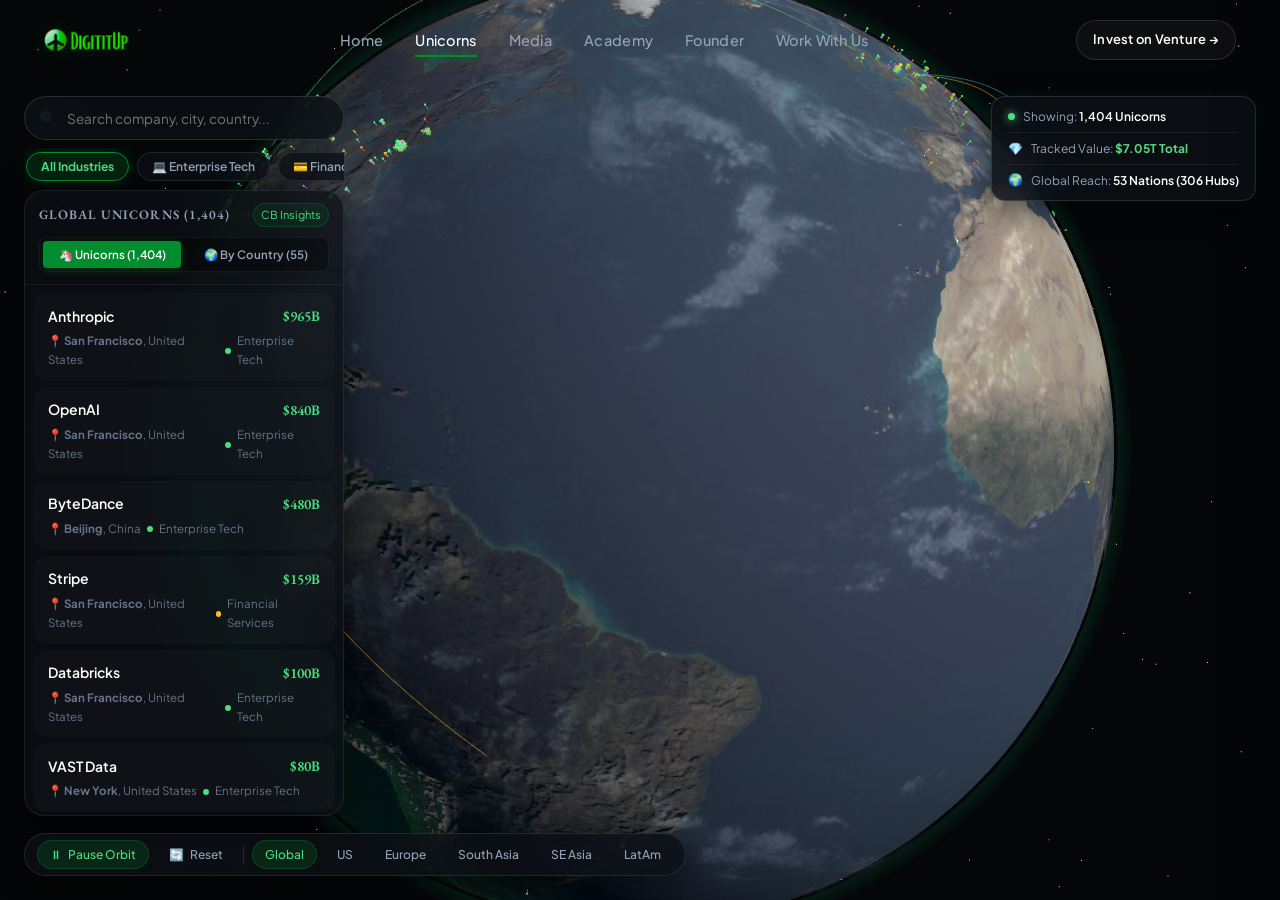
==== unicorns.html @ c841c8bf "first commit" ====
<!DOCTYPE html>
<html lang="en">
<head>
  <meta charset="UTF-8">
  <meta name="viewport" content="width=device-width, initial-scale=1.0, maximum-scale=1.0, user-scalable=no">
  <title>Global Unicorns 3D Earth | Digititup Agency Pvt. Ltd.</title>
  <meta name="description" content="Explore the world's most valuable tech, AI, and fintech unicorns on an interactive 3D Earth. Discover HQ locations, valuations, and venture intelligence by Digititup Agency Pvt. Ltd.">
  <meta name="theme-color" content="#018d2e">

  <!-- Open Graph -->
  <meta property="og:title" content="Global Unicorns 3D Earth | Digititup Agency Pvt. Ltd.">
  <meta property="og:description" content="Explore global tech, AI, and fintech unicorns on an interactive 3D Earth with real-time valuations and HQ coordinates.">
  <meta property="og:type" content="website">
  <meta property="og:url" content="https://digititup.com/unicorns.html">
  <meta property="og:image" content="assets/img/icon.png">

  <!-- Favicon -->
  <link rel="icon" type="image/png" href="assets/img/icon.png">
  <link rel="apple-touch-icon" href="assets/img/icon.png">

  <!-- Google Fonts: Cormorant & EB Garamond, Plus Jakarta Sans -->
  <link rel="preconnect" href="https://fonts.googleapis.com">
  <link rel="preconnect" href="https://fonts.gstatic.com" crossorigin>
  <link href="https://fonts.googleapis.com/css2?family=Cormorant+Garamond:ital,wght@0,400;0,500;0,600;0,700;1,400;1,600&family=EB+Garamond:ital,wght@0,400;0,500;0,600;0,700;1,400;1,500;1,600&family=Plus+Jakarta+Sans:wght@300;400;500;600;700;800&family=JetBrains+Mono:wght@400;500;600&display=swap" rel="stylesheet">

  <!-- Core Stylesheet & Unicorns 3D Stylesheet -->
  <link rel="stylesheet" href="assets/css/style.css">
  <link rel="stylesheet" href="assets/css/unicorns.css">
</head>
<body class="unicorns-body">

  <!-- ================= FIXED SITE HEADER ================= -->
  <header class="site-header unicorns-header">
    <div class="container header-inner">
      <a href="index.html#home" class="brand-logo" aria-label="Digititup Agency Home">
        <img src="assets/img/logo.png" alt="Digititup Agency Logo" class="logo-full" width="210" height="42">
        <img src="assets/img/icon.png" alt="Digititup Logo Icon" class="logo-icon" width="38" height="38">
      </a>

      <nav class="nav-container" aria-label="Primary Navigation">
        <ul class="nav-menu">
          <li><a href="index.html#home" class="nav-link">Home</a></li>
          <li><a href="unicorns.html" class="nav-link active">Unicorns</a></li>
          <li><a href="index.html#ventures" class="nav-link">Media</a></li>
          <li><a href="index.html#academy" class="nav-link">Academy</a></li>
          <li><a href="index.html#founder" class="nav-link">Founder</a></li>
          <li><a href="index.html#work-with-us" class="nav-link">Work With Us</a></li>
        </ul>
      </nav>

      <div class="header-actions">
        <a href="index.html#work-with-us" class="btn btn-outline btn-sm header-cta">Invest on Venture →</a>
        <button class="menu-toggle" aria-label="Toggle navigation drawer" aria-expanded="false">
          <span></span>
          <span></span>
          <span></span>
        </button>
      </div>
    </div>
  </header>

  <!-- Mobile Navigation Drawer -->
  <aside class="mobile-drawer" aria-label="Mobile Navigation Menu">
    <div class="drawer-header">
      <img src="assets/img/logo.png" alt="Digititup Agency Logo" style="height:32px; width:auto;">
    </div>
    <ul class="drawer-links">
      <li><a href="index.html#home" class="drawer-link">Home</a></li>
      <li><a href="unicorns.html" class="drawer-link" style="color:var(--text-highlight);">Unicorns 3D Earth 🌍</a></li>
      <li><a href="index.html#ventures" class="drawer-link">Our Ventures</a></li>
      <li><a href="index.html#media" class="drawer-link">Digititup Media</a></li>
      <li><a href="index.html#academy" class="drawer-link">Digititup Academy</a></li>
      <li><a href="index.html#tech" class="drawer-link">Digititup Tech</a></li>
      <li><a href="index.html#founder" class="drawer-link">Founder & Leadership</a></li>
      <li><a href="index.html#work-with-us" class="drawer-link">Work With Us</a></li>
    </ul>
    <div class="drawer-footer">
      <a href="index.html#work-with-us" class="btn btn-primary" style="width:100%">Partner / Invest Now →</a>
      <p style="font-size:12px; color:var(--text-muted); text-align:center;">digititup@gmail.com • +977 9812414094</p>
    </div>
  </aside>

  <!-- ================= 3D EARTH WEBGL CANVAS ================= -->
  <div id="globeContainer" role="region" aria-label="Interactive 3D Earth Globe Showing Global Unicorns"></div>

  <!-- ================= FLOATING HUD & CONTROLS ================= -->
  <div class="unicorns-hud">
    <div class="hud-top-bar">
      <!-- Left Controls: Search Bar + Category Filter Bar -->
      <div class="hud-left-controls">
        <div class="search-box">
          <span class="search-icon">🔍</span>
          <input type="text" id="unicornSearch" class="search-input" placeholder="Search company, city, country..." autocomplete="off">
        </div>

        <!-- Category Filter Chips (Active in Unicorns mode - CB Insights Industries) -->
        <div class="category-filter-bar">
          <button type="button" class="filter-chip active" data-category="All">All Industries</button>
          <button type="button" class="filter-chip" data-category="Enterprise Tech">💻 Enterprise Tech</button>
          <button type="button" class="filter-chip" data-category="Financial Services">💳 Financial Services</button>
          <button type="button" class="filter-chip" data-category="Media & Entertainment">🎬 Media &amp; Entertainment</button>
          <button type="button" class="filter-chip" data-category="Healthcare & Life Sciences">🧬 Healthcare &amp; Life Sciences</button>
          <button type="button" class="filter-chip" data-category="Consumer & Retail">🛍️ Consumer &amp; Retail</button>
          <button type="button" class="filter-chip" data-category="Industrials">⚙️ Industrials &amp; Space</button>
          <button type="button" class="filter-chip" data-category="Insurance">🛡️ Insurance</button>
        </div>
      </div>

      <!-- Live Tracking Metrics Badge (Vertical Stack) -->
      <div class="hud-metrics-badge" aria-label="Global Unicorn Metrics">
        <div class="hm-item">
          <span class="hm-dot"></span>
          <span id="activeCountDisplay">Showing: <strong>1,404 Unicorns</strong></span>
        </div>
        <div class="hm-item">
          <span class="hm-icon">💎</span>
          <span>Tracked Value: <strong class="hm-val-highlight">$7.05T Total</strong></span>
        </div>
        <div class="hm-item">
          <span class="hm-icon">🌍</span>
          <span id="reachCountDisplay">Global Reach: <strong>53 Nations (306 Hubs)</strong></span>
        </div>
      </div>
    </div>
  </div>

  <!-- ================= LEFT-SIDE UNICORN DIRECTORY ================= -->
  <aside class="unicorns-sidebar" aria-label="Unicorns Directory">
    <div class="sidebar-header">
      <div class="sidebar-title-row">
        <h3 id="sidebarTitle">Global Unicorns</h3>
        <span class="source-tag">CB Insights</span>
      </div>
      <div class="mode-switcher-bar">
        <button type="button" class="mode-btn active" data-mode="unicorns">🦄 Unicorns (1,404)</button>
        <button type="button" class="mode-btn" data-mode="countries">🌍 By Country (55)</button>
      </div>
    </div>
    <div class="sidebar-list" id="unicornListContainer">
      <!-- Injected dynamically via unicorns.js -->
    </div>
  </aside>

  <!-- ================= 3D CAMERA FLOATING TOOLBAR ================= -->
  <nav class="camera-toolbar" aria-label="3D Earth View Controls">
    <button type="button" class="toolbar-btn active" id="toggleRotateBtn">
      <span>⏸</span> Pause Orbit
    </button>
    <button type="button" class="toolbar-btn" id="resetViewBtn">
      <span>🔄</span> Reset
    </button>

    <div class="toolbar-divider"></div>

    <button type="button" class="toolbar-btn preset-btn active" data-region="all">Global</button>
    <button type="button" class="toolbar-btn preset-btn" data-region="us">US</button>
    <button type="button" class="toolbar-btn preset-btn" data-region="europe">Europe</button>
    <button type="button" class="toolbar-btn preset-btn" data-region="southasia">South Asia</button>
    <button type="button" class="toolbar-btn preset-btn" data-region="southeastasia">SE Asia</button>
    <button type="button" class="toolbar-btn preset-btn" data-region="latam">LatAm</button>
  </nav>

  <!-- ================= VENTURE DETAIL SLIDE-IN GLASS DRAWER ================= -->
  <div class="unicorn-drawer-backdrop" id="drawerBackdrop"></div>
  <article class="unicorn-drawer" id="unicornDrawer" aria-label="Venture Dossier">
    <button type="button" class="drawer-close-btn" id="closeDrawerBtn" aria-label="Close Drawer">✕</button>

    <div class="drawer-content">
      <div class="drawer-pill-row">
        <span class="drawer-category-badge" id="drawerCategory">AI &amp; Foundation Models</span>
        <span class="drawer-coords-badge" id="drawerCoords">37.77° N, -122.41° E</span>
      </div>

      <h2 class="drawer-title" id="drawerCompany">OpenAI</h2>
      <span class="drawer-val-highlight" id="drawerValuation">$157 Billion</span>

      <!-- Location Highlight with explicit City & Country -->
      <div class="drawer-location-box">
        <span class="dl-icon">📍</span>
        <div class="dl-content">
          <div class="dl-label" id="drawerLocationLabel">Headquarters Location</div>
          <div class="dl-val">
            <strong id="drawerCity">San Francisco</strong>, <span id="drawerCountry">United States</span>
          </div>
        </div>
      </div>

      <p class="drawer-tagline" id="drawerTagline">Frontier Artificial General Intelligence &amp; ChatGPT</p>

      <div class="drawer-section-title" id="drawerSectionTitle">Venture Dossier &amp; Architecture</div>
      <p class="drawer-summary" id="drawerSummary">Pioneered modern generative artificial intelligence with GPT-4, ChatGPT, and Sora.</p>

      <div class="drawer-meta-grid" id="drawerMetaGrid">
        <div class="dmg-item">
          <strong id="drawerMeta1Label">Key Founders</strong>
          <span id="drawerMeta1Val">Sam Altman, Greg Brockman</span>
        </div>
        <div class="dmg-item">
          <strong id="drawerMeta2Label">Founded Year</strong>
          <span id="drawerMeta2Val">2015</span>
        </div>
        <div class="dmg-item" style="grid-column: span 2;">
          <strong id="drawerMeta3Label">Lead Investors / Backers</strong>
          <span id="drawerMeta3Val">Microsoft, Thrive Capital, Khosla Ventures</span>
        </div>
      </div>

      <div class="drawer-synergy-box" id="drawerSynergyBox">
        <strong>Digititup Studio Strategic Synergy</strong>
        <p id="drawerSynergy">Digititup Tech builds enterprise AI pipelines directly on OpenAI architectures; Digititup Media produces investigative explainers deconstructing frontier model research.</p>
      </div>

      <!-- Same City Tech Hub Peers (Quick-hop within the same city) -->
      <div class="drawer-peers-section" id="drawerPeersSection" style="display: none;">
        <div class="drawer-peers-title" id="drawerPeersTitle">Other Unicorns in this City:</div>
        <div class="drawer-peers-chips" id="drawerPeersChips"></div>
      </div>

      <!-- Country Unicorns Interactive List (Active when viewing Countries) -->
      <div class="drawer-country-unicorns-section" id="drawerCountryUnicornsSection" style="display: none;">
        <div class="drawer-section-title" id="drawerCountryUnicornsTitle">Unicorn Companies in this Nation</div>
        <div class="drawer-country-unicorns-list" id="drawerCountryUnicornsList">
          <!-- Injected dynamically via unicorns.js -->
        </div>
      </div>
    </div>

    <div class="drawer-footer">
      <a href="#" target="_blank" rel="noopener" class="btn btn-primary drawer-link-btn" id="drawerLink">
        Visit Official Website ↗
      </a>
    </div>
  </article>

  <!-- ================= SCRIPTS ================= -->
  <!-- Native Three.js 3D Engine -->
  <script src="assets/js/three.min.js"></script>
  <!-- Complete CB Insights Global Unicorns Dataset (1,404 Companies) -->
  <script src="assets/data/unicorns_cbinsights.js"></script>
  <!-- 3D Google Earth Unicorns Engine & Interactive Logic -->
  <script src="assets/js/unicorns.js"></script>
</body>
</html>
---- assets/css/style.css ----
/* ==========================================================================
   Digititup Agency Pvt. Ltd. - Design System & Stylesheet
   Primary Color: #018d2e (Emerald Green)
   Primary Font: Apple Garamond ("Apple Garamond", "EB Garamond", serif)
   ========================================================================== */

:root {
  /* Brand Colors */
  --primary: #018d2e;
  --primary-rgb: 1, 141, 46;
  --primary-light: #06b23d;
  --primary-dark: #016b23;
  --primary-deep: #004717;
  --primary-glow: rgba(1, 141, 46, 0.28);
  --primary-subtle: rgba(1, 141, 46, 0.08);

  /* Neutrals & Dark Canvas */
  --bg-black: #07090b;
  --bg-dark: #0d1015;
  --bg-card: rgba(18, 22, 28, 0.75);
  --bg-card-hover: rgba(26, 32, 42, 0.9);
  --bg-glass: rgba(13, 16, 21, 0.8);

  /* Borders & Dividers */
  --border-subtle: rgba(255, 255, 255, 0.07);
  --border-light: rgba(255, 255, 255, 0.12);
  --border-emerald: rgba(1, 141, 46, 0.32);
  --border-emerald-glow: rgba(1, 141, 46, 0.6);

  /* Typography */
  --font-serif: "Apple Garamond", "EB Garamond", "Cormorant Garamond", Garamond, Georgia, serif;
  --font-sans: "Plus Jakarta Sans", -apple-system, BlinkMacSystemFont, "Segoe UI", Roboto, sans-serif;
  --font-mono: "JetBrains Mono", SFMono-Regular, Menlo, Monaco, Consolas, monospace;

  /* Text Colors */
  --text-primary: #f8fafc;
  --text-secondary: #94a3b8;
  --text-muted: #64748b;
  --text-highlight: #4ade80;

  /* Shadows */
  --shadow-sm: 0 2px 8px rgba(0, 0, 0, 0.35);
  --shadow-md: 0 10px 30px rgba(0, 0, 0, 0.45);
  --shadow-lg: 0 20px 50px rgba(0, 0, 0, 0.6);
  --shadow-glow: 0 0 35px rgba(1, 141, 46, 0.22);
  --shadow-glow-strong: 0 0 60px rgba(1, 141, 46, 0.4);

  /* Section Spacing & Layout Rhythm */
  --section-spacing: clamp(80px, 8.5vw, 128px);
  --section-header-mb: clamp(38px, 4.5vw, 56px);
  --card-gap: 28px;

  /* Layout */
  --max-width: 1240px;
  --header-height: 80px;
  --radius-sm: 8px;
  --radius-md: 14px;
  --radius-lg: 20px;
  --radius-xl: 28px;
  --radius-full: 9999px;

  /* Transitions */
  --transition-fast: 0.18s cubic-bezier(0.16, 1, 0.3, 1);
  --transition-normal: 0.32s cubic-bezier(0.16, 1, 0.3, 1);
  --transition-slow: 0.6s cubic-bezier(0.16, 1, 0.3, 1);
}

/* ==========================================================================
   Attention Highlights & Word Accentuation
   ========================================================================== */
.highlight-word {
  color: #55d982;
  font-style: italic;
  text-shadow: 0 0 24px rgba(1, 141, 46, 0.45);
  font-weight: inherit;
}

.text-gradient {
  background: linear-gradient(135deg, #ffffff 30%, #4ade80 100%);
  -webkit-background-clip: text;
  -webkit-text-fill-color: transparent;
  display: inline;
}

.highlight-mark {
  display: inline-block;
  background: rgba(1, 141, 46, 0.09);
  border: 1px solid rgba(1, 141, 46, 0.24);
  padding: 1px 7px;
  border-radius: 6px;
  color: #f1f5f9;
  font-weight: 500;
  transition: all var(--transition-fast);
}

.highlight-mark:hover {
  background: rgba(1, 141, 46, 0.18);
  border-color: rgba(1, 141, 46, 0.5);
  box-shadow: 0 0 14px rgba(1, 141, 46, 0.22);
}

.highlight-pill {
  display: inline-flex;
  align-items: center;
  gap: 6px;
  background: rgba(1, 141, 46, 0.12);
  border: 1px solid rgba(1, 141, 46, 0.3);
  color: #4ade80;
  padding: 3px 12px;
  border-radius: var(--radius-full);
  font-size: 0.88em;
  font-weight: 600;
  letter-spacing: 0.02em;
}

.text-white-em {
  color: #ffffff;
  font-weight: 500;
}

/* Scroll Reveal Animations */
.reveal {
  opacity: 0;
  transform: translateY(28px);
  transition: opacity 0.85s cubic-bezier(0.16, 1, 0.3, 1), transform 0.85s cubic-bezier(0.16, 1, 0.3, 1);
  will-change: opacity, transform;
}

.reveal.revealed {
  opacity: 1;
  transform: translateY(0);
}

.reveal-delay-1 { transition-delay: 0.1s; }
.reveal-delay-2 { transition-delay: 0.2s; }
.reveal-delay-3 { transition-delay: 0.3s; }
.reveal-delay-4 { transition-delay: 0.4s; }

/* Subtle Ambient Card Shimmer */
@keyframes card-border-pulse {
  0%, 100% { border-color: rgba(255, 255, 255, 0.07); }
  50% { border-color: rgba(1, 141, 46, 0.25); }
}

/* Reset & Box Sizing */
*, *::before, *::after {
  box-sizing: border-box;
  margin: 0;
  padding: 0;
}

html {
  scroll-behavior: smooth;
  scroll-padding-top: var(--header-height);
  font-size: 16px;
  background-color: var(--bg-black);
  color: var(--text-primary);
  -webkit-font-smoothing: antialiased;
  -moz-osx-font-smoothing: grayscale;
  overflow-x: hidden;
  width: 100%;
}

body {
  font-family: var(--font-sans);
  background-color: var(--bg-black);
  color: var(--text-primary);
  line-height: 1.65;
  overflow-x: hidden;
  position: relative;
  min-height: 100vh;
  width: 100%;
  max-width: 100%;
}

::selection {
  background-color: var(--primary);
  color: #ffffff;
}

/* Scrollbar */
::-webkit-scrollbar {
  width: 8px;
}
::-webkit-scrollbar-track {
  background: var(--bg-black);
}
::-webkit-scrollbar-thumb {
  background: #1e293b;
  border-radius: 4px;
}
::-webkit-scrollbar-thumb:hover {
  background: var(--primary);
}

/* Typography Defaults */
h1, h2, h3, h4, h5, h6 {
  font-family: var(--font-serif);
  font-weight: 500;
  line-height: 1.15;
  letter-spacing: -0.015em;
  color: #ffffff;
}

p {
  color: var(--text-secondary);
}

a {
  color: inherit;
  text-decoration: none;
  transition: color var(--transition-fast);
}

img, video {
  max-width: 100%;
  height: auto;
  display: block;
}

button, input, select, textarea {
  font-family: inherit;
}

/* Container Wrapper */
.container {
  width: 100%;
  max-width: var(--max-width);
  margin: 0 auto;
  padding: 0 24px;
}

.container-narrow {
  max-width: 960px;
}

/* Ambient Background Lights */
.ambient-glow {
  position: fixed;
  top: 0;
  left: 0;
  width: 100%;
  height: 100%;
  max-width: 100vw;
  max-height: 100vh;
  pointer-events: none;
  z-index: 0;
  overflow: hidden;
  contain: strict;
}

.glow-orb {
  position: absolute;
  border-radius: 50%;
  filter: blur(140px);
  opacity: 0.18;
  mix-blend-mode: screen;
}

.glow-1 {
  top: -10%;
  right: 10%;
  width: 650px;
  height: 650px;
  background: radial-gradient(circle, var(--primary) 0%, transparent 70%);
}

.glow-2 {
  top: 45%;
  left: -8%;
  width: 580px;
  height: 580px;
  background: radial-gradient(circle, #026622 0%, transparent 70%);
  opacity: 0.12;
}

.glow-3 {
  bottom: 5%;
  right: -5%;
  width: 700px;
  height: 700px;
  background: radial-gradient(circle, var(--primary) 0%, transparent 70%);
  opacity: 0.14;
}

/* ==========================================================================
   Header & Navigation
   ========================================================================== */
.site-header {
  position: fixed;
  top: 0;
  left: 0;
  width: 100%;
  height: var(--header-height);
  z-index: 1000;
  background: transparent;
  backdrop-filter: blur(0px);
  -webkit-backdrop-filter: blur(0px);
  border-bottom: 1px solid transparent;
  transition: background 0.35s cubic-bezier(0.16, 1, 0.3, 1),
              backdrop-filter 0.35s cubic-bezier(0.16, 1, 0.3, 1),
              -webkit-backdrop-filter 0.35s cubic-bezier(0.16, 1, 0.3, 1),
              border-color 0.35s cubic-bezier(0.16, 1, 0.3, 1),
              box-shadow 0.35s cubic-bezier(0.16, 1, 0.3, 1);
}

.site-header.scrolled {
  background: rgba(7, 9, 11, 0.52);
  backdrop-filter: blur(24px) saturate(180%);
  -webkit-backdrop-filter: blur(24px) saturate(180%);
  border-bottom: 1px solid rgba(255, 255, 255, 0.08);
  box-shadow: 0 10px 32px -8px rgba(0, 0, 0, 0.6), 0 0 20px rgba(1, 141, 46, 0.06);
}

.header-inner {
  display: flex;
  align-items: center;
  justify-content: space-between;
  height: 100%;
}

.brand-logo {
  display: flex;
  align-items: center;
  gap: 12px;
  text-decoration: none;
  z-index: 101;
}

.brand-logo img.logo-full {
  height: 38px;
  width: auto;
  object-fit: contain;
  filter: drop-shadow(0 2px 8px rgba(1, 141, 46, 0.25));
}

.brand-logo img.logo-icon {
  height: 38px;
  width: 38px;
  display: none;
}

/* Nav Links */
.nav-menu {
  display: flex;
  align-items: center;
  gap: 32px;
  list-style: none;
}

.nav-link {
  font-family: var(--font-sans);
  font-size: 14.5px;
  font-weight: 500;
  color: var(--text-secondary);
  letter-spacing: 0.02em;
  padding: 8px 0;
  position: relative;
  transition: color var(--transition-fast);
}

.nav-link::after {
  content: '';
  position: absolute;
  bottom: 0;
  left: 0;
  width: 0%;
  height: 2px;
  background: var(--primary);
  box-shadow: 0 0 10px var(--primary);
  transition: width var(--transition-fast);
}

.nav-link:hover,
.nav-link.active {
  color: #ffffff;
}

.nav-link:hover::after,
.nav-link.active::after {
  width: 100%;
}

/* Header Actions */
.header-actions {
  display: flex;
  align-items: center;
  gap: 16px;
}

.btn {
  display: inline-flex;
  align-items: center;
  justify-content: center;
  gap: 10px;
  font-family: var(--font-sans);
  font-size: 14px;
  font-weight: 600;
  letter-spacing: 0.02em;
  padding: 12px 24px;
  border-radius: var(--radius-full);
  cursor: pointer;
  transition: all var(--transition-normal);
  border: 1px solid transparent;
  outline: none;
  text-decoration: none;
}

.btn-primary {
  background: var(--primary);
  color: #ffffff;
  box-shadow: 0 4px 18px rgba(1, 141, 46, 0.35);
}

.btn-primary:hover {
  background: var(--primary-light);
  box-shadow: 0 6px 25px rgba(1, 141, 46, 0.55);
  transform: translateY(-2px);
}

.btn-outline {
  background: rgba(255, 255, 255, 0.04);
  color: #ffffff;
  border-color: var(--border-light);
  backdrop-filter: blur(10px);
}

.btn-outline:hover {
  background: rgba(255, 255, 255, 0.08);
  border-color: var(--primary);
  color: var(--text-highlight);
  transform: translateY(-2px);
}

.btn-ghost {
  background: transparent;
  color: var(--text-secondary);
}

.btn-ghost:hover {
  color: #ffffff;
}

.btn-sm {
  padding: 8px 16px;
  font-size: 13px;
}

.btn-lg {
  padding: 15px 32px;
  font-size: 15px;
}

/* Mobile Menu Button */
.menu-toggle {
  display: none;
  background: transparent;
  border: none;
  cursor: pointer;
  padding: 8px;
  color: #ffffff;
  z-index: 101;
}

.menu-toggle span {
  display: block;
  width: 24px;
  height: 2px;
  background: #ffffff;
  margin: 5px 0;
  transition: transform var(--transition-normal), opacity var(--transition-normal);
}

.menu-toggle.open span:nth-child(1) {
  transform: translateY(7px) rotate(45deg);
}
.menu-toggle.open span:nth-child(2) {
  opacity: 0;
}
.menu-toggle.open span:nth-child(3) {
  transform: translateY(-7px) rotate(-45deg);
}

/* Mobile Drawer */
.mobile-drawer {
  position: fixed;
  top: 0;
  right: -100%;
  width: 85%;
  max-width: 320px;
  height: 100vh;
  background: #090c10;
  border-left: 1px solid var(--border-subtle);
  padding: 100px 32px 40px;
  display: flex;
  flex-direction: column;
  justify-content: space-between;
  z-index: 99;
  transition: right var(--transition-normal);
  box-shadow: -10px 0 40px rgba(0, 0, 0, 0.7);
}

.mobile-drawer.open {
  right: 0;
}

.drawer-links {
  list-style: none;
  display: flex;
  flex-direction: column;
  gap: 20px;
}

.drawer-link {
  font-family: var(--font-serif);
  font-size: 26px;
  color: var(--text-secondary);
  transition: color var(--transition-fast);
}

.drawer-link:hover {
  color: var(--text-highlight);
}

.drawer-footer {
  padding-top: 24px;
  border-top: 1px solid var(--border-subtle);
  display: flex;
  flex-direction: column;
  gap: 16px;
}

/* ==========================================================================
   Hero Section
   ========================================================================== */
.hero-section {
  position: relative;
  min-height: min(88vh, 820px);
  display: flex;
  align-items: center;
  padding-top: calc(var(--header-height) + 40px);
  padding-bottom: 70px;
  overflow: hidden;
  z-index: 1;
}

/* Video & Canvas Background */
.hero-bg-wrapper {
  position: absolute;
  top: 0;
  left: 0;
  width: 100%;
  height: 100%;
  max-width: 100%;
  z-index: -2;
  overflow: hidden;
  contain: paint;
}

.hero-video {
  width: 100%;
  height: 100%;
  object-fit: cover;
  opacity: 0.32;
  filter: saturate(1.4) brightness(0.65) contrast(1.1);
  transform: scale(1.05);
}

.hero-canvas {
  position: absolute;
  top: 0;
  left: 0;
  width: 100%;
  height: 100%;
  z-index: -1;
  pointer-events: none;
}

.hero-overlay {
  position: absolute;
  top: 0;
  left: 0;
  width: 100%;
  height: 100%;
  background: radial-gradient(circle at 50% 30%, rgba(1, 141, 46, 0.15) 0%, rgba(7, 9, 11, 0.82) 65%, #07090b 100%);
  z-index: -1;
}

.hero-content {
  max-width: 940px;
  margin: 0 auto;
  text-align: center;
  position: relative;
}

/* Hero Badge */
.hero-badge {
  display: inline-flex;
  align-items: center;
  gap: 10px;
  padding: 7px 18px;
  border-radius: var(--radius-full);
  background: rgba(1, 141, 46, 0.14);
  border: 1px solid var(--border-emerald);
  font-size: clamp(11px, 2.8vw, 12.5px);
  font-weight: 600;
  color: var(--text-highlight);
  letter-spacing: 0.06em;
  text-transform: uppercase;
  margin-bottom: 28px;
  backdrop-filter: blur(10px);
  animation: pulse-glow 3s infinite alternate ease-in-out;
  max-width: 95%;
  line-height: 1.4;
  text-align: center;
}

.badge-dot {
  width: 7px;
  height: 7px;
  background: #22c55e;
  border-radius: 50%;
  box-shadow: 0 0 10px #22c55e;
}

/* Hero Title */
.hero-title {
  font-size: clamp(28px, 6.2vw, 72px);
  line-height: 1.12;
  font-weight: 400;
  letter-spacing: -0.025em;
  margin-bottom: 24px;
  overflow-wrap: break-word;
  word-break: normal;
  hyphens: auto;
}

.hero-title em {
  font-style: italic;
  font-weight: 400;
  color: #55d982;
  text-shadow: 0 0 35px rgba(1, 141, 46, 0.4);
}

.hero-subtitle {
  font-size: clamp(17px, 2vw, 20px);
  font-weight: 400;
  color: #cbd5e1;
  max-width: 760px;
  margin: 0 auto 40px;
  line-height: 1.6;
}

/* Hero Actions */
.hero-actions {
  display: flex;
  align-items: center;
  justify-content: center;
  gap: 18px;
  flex-wrap: wrap;
  margin-bottom: 48px;
}

/* Hero Trust Ribbon */
.hero-trust {
  display: flex;
  align-items: center;
  justify-content: center;
  gap: 28px;
  flex-wrap: wrap;
  padding-top: 24px;
  border-top: 1px solid rgba(255, 255, 255, 0.08);
  font-size: 13px;
  color: var(--text-muted);
}

.trust-item {
  display: flex;
  align-items: center;
  gap: 8px;
}

.trust-icon {
  color: var(--primary-light);
  font-size: 15px;
}

/* ==========================================================================
   Metrics / Ticker Section
   ========================================================================== */
/* ==========================================================================
   Metrics / Ticker Section
   ========================================================================== */
.metrics-section {
  position: relative;
  z-index: 2;
  margin-top: 0;
  padding: calc(var(--section-spacing) * 0.35) 0 var(--section-spacing);
}

.metrics-grid {
  display: grid;
  grid-template-columns: repeat(6, 1fr);
  gap: 16px;
  background: rgba(13, 16, 22, 0.75);
  border: 1px solid rgba(255, 255, 255, 0.07);
  border-radius: var(--radius-lg);
  padding: 28px 24px;
  backdrop-filter: blur(24px);
  -webkit-backdrop-filter: blur(24px);
  box-shadow: var(--shadow-md), var(--shadow-glow);
  transition: border-color var(--transition-normal);
}

.metrics-grid:hover {
  border-color: rgba(1, 141, 46, 0.3);
}

.metric-card {
  text-align: center;
  position: relative;
  padding: 10px 8px;
}

.metric-card:not(:last-child)::after {
  content: '';
  position: absolute;
  top: 15%;
  right: -8px;
  height: 70%;
  width: 1px;
  background: var(--border-subtle);
}

.metric-value {
  font-family: var(--font-serif);
  font-size: clamp(32px, 3.4vw, 42px);
  font-weight: 500;
  color: #ffffff;
  line-height: 1;
  margin-bottom: 8px;
  display: flex;
  align-items: baseline;
  justify-content: center;
  gap: 2px;
}

.metric-value .accent {
  color: var(--text-highlight);
}

.metric-label {
  font-size: 11.5px;
  font-weight: 500;
  color: var(--text-secondary);
  text-transform: uppercase;
  letter-spacing: 0.06em;
  line-height: 1.35;
}

/* Secondary metrics ticker */
.metrics-ticker {
  display: flex;
  align-items: center;
  justify-content: center;
  gap: 32px;
  margin-top: 24px;
  font-size: 13.5px;
  color: var(--text-muted);
  flex-wrap: wrap;
}

.ticker-item {
  display: flex;
  align-items: center;
  gap: 8px;
}

.ticker-item strong {
  color: #ffffff;
}

/* ==========================================================================
   Section Headers & Consistent Rhythms
   ========================================================================== */
.section {
  padding: var(--section-spacing) 0;
  position: relative;
  z-index: 1;
}

.section-tag {
  display: inline-flex;
  align-items: center;
  gap: 8px;
  font-family: var(--font-sans);
  font-size: 11.5px;
  font-weight: 600;
  text-transform: uppercase;
  letter-spacing: 0.12em;
  color: var(--text-highlight);
  background: rgba(1, 141, 46, 0.08);
  border: 1px solid var(--border-emerald);
  padding: 5px 14px;
  border-radius: var(--radius-full);
  margin-bottom: 16px;
}

.section-title {
  font-size: clamp(34px, 4.4vw, 54px);
  font-weight: 400;
  line-height: 1.15;
  margin-bottom: 18px;
}

.section-title em {
  font-style: italic;
  color: #52e383;
}

.section-desc {
  font-size: 16.5px;
  color: var(--text-secondary);
  max-width: 680px;
  line-height: 1.7;
}

.center {
  text-align: center;
  margin-left: auto;
  margin-right: auto;
  margin-bottom: var(--section-header-mb);
}

.center .section-desc {
  margin-left: auto;
  margin-right: auto;
}

/* ==========================================================================
   Our Ventures Section
   ========================================================================== */
.ventures-grid {
  display: grid;
  grid-template-columns: repeat(2, 1fr);
  gap: var(--card-gap);
  margin-top: 0;
}

.venture-card {
  background: rgba(13, 16, 22, 0.65);
  border: 1px solid rgba(255, 255, 255, 0.07);
  border-radius: var(--radius-lg);
  padding: 38px;
  position: relative;
  overflow: hidden;
  backdrop-filter: blur(20px);
  -webkit-backdrop-filter: blur(20px);
  transition: all var(--transition-normal);
  display: flex;
  flex-direction: column;
  justify-content: space-between;
}

.venture-card::before {
  content: '';
  position: absolute;
  top: 0;
  left: 0;
  right: 0;
  height: 2px;
  background: transparent;
  transition: background var(--transition-normal);
}

.venture-card:hover {
  background: rgba(18, 23, 31, 0.88);
  border-color: rgba(1, 141, 46, 0.45);
  transform: translateY(-5px);
  box-shadow: 0 16px 44px -8px rgba(0, 0, 0, 0.75), 0 0 28px rgba(1, 141, 46, 0.14);
}

.venture-card:hover::before {
  background: linear-gradient(90deg, transparent, var(--primary), transparent);
}

.venture-header {
  display: flex;
  align-items: flex-start;
  justify-content: space-between;
  gap: 16px;
  margin-bottom: 22px;
}

.venture-icon-box {
  width: 56px;
  height: 56px;
  border-radius: var(--radius-md);
  background: rgba(1, 141, 46, 0.12);
  border: 1px solid var(--border-emerald);
  display: flex;
  align-items: center;
  justify-content: center;
  font-size: 26px;
  color: var(--text-highlight);
}

.venture-status {
  font-size: 11px;
  font-weight: 600;
  text-transform: uppercase;
  letter-spacing: 0.08em;
  padding: 4px 12px;
  border-radius: var(--radius-full);
  background: rgba(255, 255, 255, 0.05);
  border: 1px solid var(--border-subtle);
  color: var(--text-secondary);
}

.venture-status.active {
  background: rgba(34, 197, 94, 0.12);
  border-color: rgba(34, 197, 94, 0.3);
  color: #4ade80;
}

.venture-status.scaling {
  background: rgba(59, 130, 246, 0.12);
  border-color: rgba(59, 130, 246, 0.3);
  color: #60a5fa;
}

.venture-status.incubating {
  background: rgba(245, 158, 11, 0.12);
  border-color: rgba(245, 158, 11, 0.3);
  color: #fbbf24;
}

.venture-title {
  font-size: 30px;
  margin-bottom: 8px;
}

.venture-tagline {
  font-size: 14.5px;
  font-weight: 500;
  color: var(--text-highlight);
  margin-bottom: 16px;
}

.venture-desc {
  font-size: 15px;
  color: var(--text-secondary);
  line-height: 1.6;
  margin-bottom: 24px;
}

.venture-metrics-row {
  display: grid;
  grid-template-columns: repeat(3, 1fr);
  gap: 12px;
  padding: 16px 0;
  margin-bottom: 24px;
  border-top: 1px solid var(--border-subtle);
  border-bottom: 1px solid var(--border-subtle);
}

.vm-item strong {
  display: block;
  font-family: var(--font-serif);
  font-size: 20px;
  color: #ffffff;
}

.vm-item span {
  font-size: 11px;
  color: var(--text-muted);
  text-transform: uppercase;
}

.venture-tags {
  display: flex;
  flex-wrap: wrap;
  gap: 8px;
  margin-bottom: 26px;
}

.venture-tag {
  font-size: 12px;
  padding: 4px 10px;
  border-radius: 6px;
  background: rgba(255, 255, 255, 0.04);
  color: var(--text-secondary);
  border: 1px solid var(--border-subtle);
}

.venture-footer {
  display: flex;
  align-items: center;
  justify-content: space-between;
  margin-top: auto;
  padding-top: 16px;
}

.venture-link-btn {
  display: inline-flex;
  align-items: center;
  gap: 8px;
  font-size: 14px;
  font-weight: 600;
  color: #ffffff;
  transition: all var(--transition-fast);
}

.venture-link-btn:hover {
  color: var(--text-highlight);
  transform: translateX(4px);
}

/* Coming Soon Venture Card */
.venture-card.coming-soon {
  border-style: dashed;
  background: rgba(18, 22, 28, 0.45);
}

.venture-card.coming-soon:hover {
  border-color: rgba(245, 158, 11, 0.45);
}

/* ==========================================================================
   The Flywheel & Investor Advantage (Trust Engine)
   ========================================================================== */
.flywheel-section {
  padding: var(--section-spacing) 0;
  background: linear-gradient(180deg, var(--bg-black) 0%, #0a0e13 50%, var(--bg-black) 100%);
  position: relative;
}

.flywheel-grid {
  display: grid;
  grid-template-columns: repeat(3, 1fr);
  gap: var(--card-gap);
  margin-top: 0;
}

.flywheel-card {
  background: rgba(13, 16, 22, 0.65);
  border: 1px solid rgba(255, 255, 255, 0.07);
  border-radius: var(--radius-lg);
  padding: 34px;
  position: relative;
  backdrop-filter: blur(20px);
  -webkit-backdrop-filter: blur(20px);
  transition: all var(--transition-normal);
}

.flywheel-card:hover {
  background: rgba(18, 23, 31, 0.88);
  border-color: rgba(1, 141, 46, 0.45);
  transform: translateY(-5px);
  box-shadow: 0 16px 44px -8px rgba(0, 0, 0, 0.75), 0 0 28px rgba(1, 141, 46, 0.14);
}

.flywheel-number {
  font-family: var(--font-serif);
  font-size: 32px;
  font-weight: 600;
  color: var(--primary-light);
  margin-bottom: 16px;
  display: block;
}

.flywheel-card h3 {
  font-size: 22px;
  margin-bottom: 12px;
}

.flywheel-card p {
  font-size: 14px;
  color: var(--text-secondary);
  line-height: 1.6;
}

/* Synergistic Connection Banner */
.synergy-banner {
  margin-top: var(--section-header-mb);
  background: linear-gradient(135deg, rgba(1, 141, 46, 0.12) 0%, rgba(13, 16, 21, 0.8) 100%);
  border: 1px solid var(--border-emerald);
  border-radius: var(--radius-lg);
  padding: 36px 40px;
  display: flex;
  align-items: center;
  justify-content: space-between;
  gap: 32px;
  box-shadow: var(--shadow-glow);
}

.synergy-text h4 {
  font-size: 24px;
  margin-bottom: 8px;
}

.synergy-text p {
  font-size: 15px;
  color: #cbd5e1;
  max-width: 680px;
}

/* ==========================================================================
   Investor Trust & Pillars Section
   ========================================================================== */
.pillars-grid {
  display: grid;
  grid-template-columns: repeat(4, 1fr);
  gap: 20px;
  margin-top: var(--section-header-mb);
}

.pillar-card {
  background: rgba(13, 16, 22, 0.65);
  border: 1px solid rgba(255, 255, 255, 0.07);
  border-radius: var(--radius-md);
  padding: 28px 24px;
  backdrop-filter: blur(20px);
  -webkit-backdrop-filter: blur(20px);
  transition: all var(--transition-normal);
}

.pillar-card:hover {
  background: rgba(18, 23, 31, 0.88);
  border-color: rgba(1, 141, 46, 0.45);
  transform: translateY(-4px);
  box-shadow: 0 12px 36px -8px rgba(0, 0, 0, 0.7), 0 0 20px rgba(1, 141, 46, 0.12);
}

.pillar-icon {
  font-size: 30px;
  margin-bottom: 16px;
  display: inline-block;
}

.pillar-card h4 {
  font-size: 19px;
  margin-bottom: 10px;
}

.pillar-card p {
  font-size: 13.5px;
  color: var(--text-secondary);
  line-height: 1.55;
}

/* FAQ Accordion */
.faq-wrap {
  max-width: 860px;
  margin: var(--section-header-mb) auto 0;
}

.faq-item {
  border-bottom: 1px solid var(--border-subtle);
  padding: 22px 0;
}

.faq-trigger {
  width: 100%;
  display: flex;
  align-items: center;
  justify-content: space-between;
  background: transparent;
  border: none;
  text-align: left;
  cursor: pointer;
  padding: 6px 0;
  gap: 16px;
}

.faq-trigger h4 {
  font-family: var(--font-serif);
  font-size: 21px;
  font-weight: 500;
  color: #ffffff;
  transition: color var(--transition-fast);
}

.faq-trigger:hover h4 {
  color: var(--text-highlight);
}

.faq-icon {
  width: 28px;
  height: 28px;
  border-radius: 50%;
  background: rgba(255, 255, 255, 0.05);
  border: 1px solid var(--border-subtle);
  display: flex;
  align-items: center;
  justify-content: center;
  color: var(--text-secondary);
  font-size: 16px;
  transition: transform var(--transition-normal), background var(--transition-fast);
  flex-shrink: 0;
}

.faq-item.active .faq-icon {
  transform: rotate(45deg);
  background: var(--primary);
  color: #ffffff;
  border-color: var(--primary);
}

.faq-content {
  max-height: 0;
  overflow: hidden;
  transition: max-height var(--transition-normal), padding var(--transition-normal);
  color: var(--text-secondary);
  font-size: 15px;
  line-height: 1.65;
}

.faq-item.active .faq-content {
  max-height: 300px;
  padding-top: 14px;
}

/* ==========================================================================
   Founder Section (#founder)
   ========================================================================== */
.founder-section {
  padding: var(--section-spacing) 0;
  position: relative;
  background: linear-gradient(180deg, var(--bg-black) 0%, #0d1117 50%, var(--bg-black) 100%);
}

.founder-grid {
  display: grid;
  grid-template-columns: 460px 1fr;
  gap: 60px;
  align-items: center;
  margin-top: 0;
}

.founder-media {
  position: relative;
}

.founder-photo-frame {
  position: relative;
  border-radius: var(--radius-xl);
  overflow: hidden;
  border: 1px solid var(--border-light);
  box-shadow: var(--shadow-lg), 0 0 50px rgba(1, 141, 46, 0.2);
  aspect-ratio: 1;
}

.founder-photo-frame img {
  width: 100%;
  height: 100%;
  object-fit: cover;
  transition: transform var(--transition-slow);
}

.founder-photo-frame:hover img {
  transform: scale(1.04);
}

.founder-floating-badge {
  position: absolute;
  bottom: 20px;
  left: 20px;
  right: 20px;
  background: rgba(13, 16, 21, 0.88);
  backdrop-filter: blur(16px);
  border: 1px solid var(--border-emerald);
  border-radius: var(--radius-md);
  padding: 14px 18px;
  display: flex;
  align-items: center;
  gap: 14px;
}

.founder-avatar-mini {
  width: 44px;
  height: 44px;
  border-radius: 50%;
  border: 2px solid var(--primary);
  overflow: hidden;
  flex-shrink: 0;
}

.founder-badge-text b {
  display: block;
  font-size: 13.5px;
  color: #ffffff;
}

.founder-badge-text span {
  font-size: 11.5px;
  color: var(--text-highlight);
}

/* Founder Details */
.founder-info .founder-role {
  font-size: 13px;
  font-weight: 600;
  text-transform: uppercase;
  letter-spacing: 0.1em;
  color: var(--text-highlight);
  margin-bottom: 8px;
}

.founder-info h3 {
  font-size: clamp(34px, 3.8vw, 46px);
  margin-bottom: 20px;
}

.founder-quote {
  font-family: var(--font-serif);
  font-style: italic;
  font-size: 20px;
  color: #e2e8f0;
  padding-left: 20px;
  border-left: 3px solid var(--primary);
  margin-bottom: 24px;
  line-height: 1.5;
}

.founder-bio {
  font-size: 15.5px;
  color: var(--text-secondary);
  line-height: 1.7;
  margin-bottom: 28px;
}

.founder-credentials {
  display: grid;
  grid-template-columns: repeat(2, 1fr);
  gap: 16px;
  margin-bottom: 32px;
}

.cred-card {
  background: rgba(255, 255, 255, 0.03);
  border: 1px solid var(--border-subtle);
  border-radius: var(--radius-sm);
  padding: 14px 16px;
}

.cred-card strong {
  display: block;
  font-size: 13.5px;
  color: #ffffff;
  margin-bottom: 2px;
}

.cred-card span {
  font-size: 12px;
  color: var(--text-muted);
}

.founder-actions {
  display: flex;
  align-items: center;
  gap: 16px;
  flex-wrap: wrap;
}

/* ==========================================================================
   Work With Us Section (#work-with-us)
   ========================================================================== */
.work-section {
  position: relative;
  padding: var(--section-spacing) 0;
}

.form-tabs {
  display: flex;
  align-items: center;
  justify-content: center;
  gap: 8px;
  margin: 0 auto 36px;
  width: 100%;
  max-width: 480px;
  background: rgba(255, 255, 255, 0.03);
  border: 1px solid var(--border-subtle);
  border-radius: var(--radius-full);
  padding: 5px;
}

.form-tab-btn {
  flex: 1;
  background: transparent;
  border: none;
  padding: 11px 16px;
  border-radius: var(--radius-full);
  font-family: var(--font-sans);
  font-size: clamp(12px, 3.2vw, 14px);
  font-weight: 600;
  color: var(--text-secondary);
  cursor: pointer;
  transition: all var(--transition-normal);
  text-align: center;
}

.form-tab-btn.active {
  background: var(--primary);
  color: #ffffff;
  box-shadow: 0 4px 18px rgba(1, 141, 46, 0.4);
}

.forms-container {
  max-width: 820px;
  margin: 0 auto;
  position: relative;
}

.form-box {
  display: none;
  background: rgba(13, 16, 22, 0.7);
  border: 1px solid rgba(255, 255, 255, 0.08);
  border-radius: var(--radius-xl);
  padding: 44px;
  backdrop-filter: blur(20px);
  box-shadow: var(--shadow-lg), var(--shadow-glow);
  animation: fadeIn 0.4s ease-out;
}

.form-box.active {
  display: block;
}

.form-header {
  margin-bottom: 28px;
  text-align: center;
}

.form-header h3 {
  font-size: 28px;
  margin-bottom: 8px;
}

.form-header p {
  font-size: 14.5px;
  color: var(--text-secondary);
}

.form-grid {
  display: grid;
  grid-template-columns: repeat(2, 1fr);
  gap: 20px;
}

.form-group.full {
  grid-column: span 2;
}

.form-label {
  display: block;
  font-size: 13px;
  font-weight: 500;
  color: #cbd5e1;
  margin-bottom: 8px;
}

.form-control {
  width: 100%;
  background: rgba(10, 12, 15, 0.85);
  border: 1px solid var(--border-light);
  border-radius: var(--radius-sm);
  padding: 14px 16px;
  color: #ffffff;
  font-size: 14.5px;
  transition: all var(--transition-fast);
  outline: none;
}

.form-control:focus {
  border-color: var(--primary-light);
  box-shadow: 0 0 0 3px rgba(1, 141, 46, 0.25);
  background: rgba(13, 16, 21, 0.95);
}

select.form-control {
  cursor: pointer;
}

select.form-control option {
  background: #0d1015;
  color: #ffffff;
}

textarea.form-control {
  min-height: 120px;
  resize: vertical;
}

.form-submit-btn {
  width: 100%;
  padding: 16px;
  font-size: 15px;
  margin-top: 10px;
  background: #25D366; /* WhatsApp Brand Green */
  color: #ffffff;
  border: none;
  border-radius: var(--radius-full);
  display: flex;
  align-items: center;
  justify-content: center;
  gap: 10px;
  font-weight: 600;
  cursor: pointer;
  box-shadow: 0 4px 20px rgba(37, 211, 102, 0.35);
  transition: all var(--transition-normal);
}

.form-submit-btn:hover {
  background: #20bd5a;
  transform: translateY(-2px);
  box-shadow: 0 6px 25px rgba(37, 211, 102, 0.5);
}

.form-disclaimer {
  text-align: center;
  font-size: 12.5px;
  color: var(--text-muted);
  margin-top: 16px;
}

/* Quick Direct Contact Bar */
.contact-direct-strip {
  display: flex;
  align-items: center;
  justify-content: center;
  gap: 24px;
  margin-top: 48px;
  flex-wrap: wrap;
}

.direct-chip {
  display: inline-flex;
  align-items: center;
  gap: 10px;
  background: rgba(255, 255, 255, 0.03);
  border: 1px solid var(--border-subtle);
  border-radius: var(--radius-full);
  padding: 12px 22px;
  font-size: 14px;
  color: var(--text-secondary);
  transition: all var(--transition-fast);
}

.direct-chip:hover {
  border-color: var(--primary);
  color: #ffffff;
  background: rgba(1, 141, 46, 0.1);
}

/* ==========================================================================
   Video Modal Lightbox
   ========================================================================== */
.video-modal {
  position: fixed;
  top: 0;
  left: 0;
  width: 100%;
  height: 100%;
  background: rgba(0, 0, 0, 0.88);
  backdrop-filter: blur(16px);
  z-index: 2000;
  display: none;
  align-items: center;
  justify-content: center;
  padding: 24px;
  opacity: 0;
  transition: opacity 0.3s ease;
}

.video-modal.open {
  display: flex;
  opacity: 1;
}

.modal-inner {
  width: 100%;
  max-width: 900px;
  position: relative;
  background: #000;
  border-radius: var(--radius-lg);
  overflow: hidden;
  border: 1px solid var(--border-light);
  box-shadow: 0 20px 60px rgba(0, 0, 0, 0.8);
}

.modal-close-btn {
  position: absolute;
  top: 16px;
  right: 16px;
  width: 40px;
  height: 40px;
  border-radius: 50%;
  background: rgba(0, 0, 0, 0.6);
  border: 1px solid rgba(255, 255, 255, 0.2);
  color: #ffffff;
  font-size: 24px;
  cursor: pointer;
  display: flex;
  align-items: center;
  justify-content: center;
  z-index: 10;
  transition: all var(--transition-fast);
}

.modal-close-btn:hover {
  background: var(--primary);
  border-color: var(--primary);
}

.video-player-container {
  position: relative;
  padding-bottom: 56.25%; /* 16:9 ratio */
  height: 0;
  overflow: hidden;
}

.video-player-container video,
.video-player-container iframe {
  position: absolute;
  top: 0;
  left: 0;
  width: 100%;
  height: 100%;
}

/* ==========================================================================
   Footer
   ========================================================================== */
.site-footer {
  position: relative;
  background: #050709;
  border-top: 1px solid var(--border-subtle);
  padding: var(--section-spacing) 0 36px;
  z-index: 1;
}

.footer-top {
  display: grid;
  grid-template-columns: 380px 1fr;
  gap: 60px;
  margin-bottom: 60px;
}

.footer-brand p {
  font-size: 14.5px;
  color: var(--text-secondary);
  line-height: 1.65;
  margin: 18px 0 24px;
}

.footer-socials {
  display: flex;
  align-items: center;
  gap: 12px;
}

.social-link {
  width: 38px;
  height: 38px;
  border-radius: 50%;
  background: rgba(255, 255, 255, 0.04);
  border: 1px solid var(--border-subtle);
  display: flex;
  align-items: center;
  justify-content: center;
  color: var(--text-secondary);
  font-size: 16px;
  transition: all var(--transition-fast);
}

.social-link:hover {
  background: var(--primary);
  border-color: var(--primary);
  color: #ffffff;
  transform: translateY(-2px);
  box-shadow: 0 4px 12px rgba(1, 141, 46, 0.35);
}

.footer-links-grid {
  display: grid;
  grid-template-columns: repeat(3, 1fr);
  gap: 32px;
}

.footer-col h5 {
  font-family: var(--font-sans);
  font-size: 12px;
  font-weight: 700;
  text-transform: uppercase;
  letter-spacing: 0.1em;
  color: #ffffff;
  margin-bottom: 20px;
}

.footer-nav {
  list-style: none;
  display: flex;
  flex-direction: column;
  gap: 12px;
}

.footer-nav a {
  font-size: 14px;
  color: var(--text-secondary);
  transition: color var(--transition-fast);
}

.footer-nav a:hover {
  color: var(--text-highlight);
}

.footer-bottom {
  padding-top: 32px;
  border-top: 1px solid rgba(255, 255, 255, 0.05);
  display: flex;
  align-items: center;
  justify-content: space-between;
  font-size: 13px;
  color: var(--text-muted);
  flex-wrap: wrap;
  gap: 16px;
}

.back-to-top-btn {
  background: rgba(255, 255, 255, 0.04);
  border: 1px solid var(--border-subtle);
  color: var(--text-secondary);
  padding: 6px 14px;
  border-radius: var(--radius-full);
  font-size: 12px;
  cursor: pointer;
  display: inline-flex;
  align-items: center;
  gap: 6px;
  transition: all var(--transition-fast);
}

.back-to-top-btn:hover {
  background: var(--primary);
  color: #ffffff;
  border-color: var(--primary);
}

/* ==========================================================================
   Animations & Responsive Adjustments
   ========================================================================== */
@keyframes fadeIn {
  from { opacity: 0; transform: translateY(10px); }
  to { opacity: 1; transform: translateY(0); }
}

@keyframes pulse-glow {
  0% { box-shadow: 0 0 10px rgba(1, 141, 46, 0.2); }
  100% { box-shadow: 0 0 25px rgba(1, 141, 46, 0.5); }
}

/* Responsive Media Queries */
@media (max-width: 1080px) {
  .metrics-grid {
    grid-template-columns: repeat(3, 1fr);
  }
  .metric-card:nth-child(3)::after {
    display: none;
  }
  .founder-grid {
    grid-template-columns: 1fr;
    gap: 40px;
  }
  .founder-media {
    max-width: 440px;
    margin: 0 auto;
  }
  .footer-top {
    grid-template-columns: 1fr;
    gap: 40px;
  }
  .pillars-grid {
    grid-template-columns: repeat(2, 1fr);
  }
}

@media (max-width: 860px) {
  .nav-menu, .header-cta {
    display: none;
  }
  .menu-toggle {
    display: block;
  }
  .brand-logo img.logo-full {
    display: none;
  }
  .brand-logo img.logo-icon {
    display: block;
  }
  .ventures-grid {
    grid-template-columns: 1fr;
  }
  .flywheel-grid {
    grid-template-columns: 1fr;
  }
  .synergy-banner {
    flex-direction: column;
    text-align: center;
  }
  .form-box {
    padding: 28px 20px;
  }
  .form-grid {
    grid-template-columns: 1fr;
  }
  .form-group.full {
    grid-column: span 1;
  }
}

@media (max-width: 640px) {
  .container {
    padding: 0 18px;
  }
  .section {
    padding: 60px 0;
  }
  .metrics-grid {
    grid-template-columns: repeat(2, 1fr);
    padding: 20px 14px;
    gap: 12px;
  }
  .metric-card:nth-child(even)::after {
    display: none;
  }
  .metric-value {
    font-size: 28px;
  }
  .metric-label {
    font-size: 10.5px;
  }
  .pillars-grid {
    grid-template-columns: 1fr;
  }
  .footer-links-grid {
    grid-template-columns: 1fr;
    gap: 24px;
  }
  .hero-actions {
    flex-direction: column;
    width: 100%;
    gap: 12px;
  }
  .hero-actions .btn {
    width: 100%;
  }
  .venture-card {
    padding: 24px 20px;
  }
  .venture-title {
    font-size: 24px;
  }
  .synergy-banner {
    padding: 24px 20px;
  }
  .synergy-banner .btn {
    width: 100%;
  }
  .form-box {
    padding: 24px 16px;
    border-radius: var(--radius-lg);
  }
  .founder-photo-frame {
    max-width: 320px;
    margin: 0 auto;
  }
  .founder-credentials {
    grid-template-columns: 1fr;
  }
  .contact-direct-strip {
    flex-direction: column;
    align-items: stretch;
    gap: 12px;
  }
  .direct-chip {
    justify-content: center;
  }
}
---- assets/css/unicorns.css ----
/* ==========================================================================
   Digititup Agency Pvt. Ltd. - 3D Unicorns Earth Stylesheet
   ========================================================================== */

/* Page Layout */
.unicorns-body {
  margin: 0;
  padding: 0;
  width: 100vw;
  height: 100vh;
  overflow: hidden;
  background-color: #040608;
  color: #f8fafc;
  font-family: var(--font-sans);
  position: relative;
}

/* 3D Globe Canvas Container */
#globeContainer {
  position: fixed;
  top: 0;
  left: 0;
  width: 100vw;
  height: 100vh;
  z-index: 1;
  outline: none;
  cursor: grab;
}

#globeContainer:active {
  cursor: grabbing;
}

/* Header Override for Unicorns Page: Full Transparent */
.unicorns-body .site-header,
.unicorns-body .site-header.scrolled,
.unicorns-header {
  background: transparent !important;
  backdrop-filter: none !important;
  -webkit-backdrop-filter: none !important;
  border-bottom: none !important;
  border-color: transparent !important;
  box-shadow: none !important;
  position: fixed;
  top: 0;
  left: 0;
  width: 100%;
  height: var(--header-height);
  z-index: 100;
}

/* Floating HUD & Top Controls */
.unicorns-hud {
  position: fixed;
  top: calc(var(--header-height) + 16px);
  left: 24px;
  right: 24px;
  z-index: 20;
  pointer-events: none;
  display: flex;
  flex-direction: column;
  gap: 12px;
}

.hud-top-bar {
  display: flex;
  align-items: flex-start;
  justify-content: space-between;
  gap: 16px;
  pointer-events: auto;
}

.hud-left-controls {
  display: flex;
  flex-direction: column;
  gap: 8px;
  width: 320px;
  max-width: calc(100vw - 48px);
  pointer-events: auto;
}

/* Search Bar */
.search-box {
  position: relative;
  width: 320px;
  max-width: 100%;
}

.search-input {
  width: 100%;
  height: 44px;
  padding: 0 16px 0 42px;
  background: rgba(13, 16, 22, 0.75);
  border: 1px solid rgba(255, 255, 255, 0.12);
  border-radius: var(--radius-full);
  color: #ffffff;
  font-family: var(--font-sans);
  font-size: 13.5px;
  backdrop-filter: blur(16px);
  -webkit-backdrop-filter: blur(16px);
  transition: all var(--transition-fast);
  outline: none;
}

.search-input:focus {
  border-color: var(--primary);
  background: rgba(18, 23, 31, 0.9);
  box-shadow: 0 0 20px rgba(1, 141, 46, 0.35);
}

.search-icon {
  position: absolute;
  left: 15px;
  top: 50%;
  transform: translateY(-50%);
  color: var(--text-muted);
  font-size: 15px;
  pointer-events: none;
}

/* Prominent HUD Mode Switcher */
.hud-mode-pills {
  display: flex;
  align-items: center;
  background: rgba(13, 16, 22, 0.85);
  border: 1px solid rgba(255, 255, 255, 0.12);
  border-radius: var(--radius-full);
  padding: 4px;
  gap: 4px;
  backdrop-filter: blur(18px);
  -webkit-backdrop-filter: blur(18px);
  box-shadow: 0 4px 20px rgba(0, 0, 0, 0.4);
}

.mode-pill {
  display: inline-flex;
  align-items: center;
  gap: 8px;
  padding: 7px 16px;
  border-radius: var(--radius-full);
  border: 1px solid transparent;
  background: transparent;
  color: var(--text-secondary);
  font-family: var(--font-sans);
  font-size: 13px;
  font-weight: 500;
  cursor: pointer;
  white-space: nowrap;
  transition: all var(--transition-fast);
}

.mode-pill:hover {
  color: #ffffff;
  background: rgba(255, 255, 255, 0.05);
}

.mode-pill.active {
  background: linear-gradient(135deg, rgba(1, 141, 46, 0.4), rgba(1, 141, 46, 0.2));
  border-color: var(--primary);
  color: #ffffff;
  font-weight: 600;
  box-shadow: 0 0 16px rgba(1, 141, 46, 0.35);
}

.mode-pill .pill-icon {
  font-size: 14px;
}

/* HUD Metrics Badge (Vertical Column Stack) */
.hud-metrics-badge {
  display: flex;
  flex-direction: column;
  align-items: flex-start;
  gap: 6px;
  padding: 10px 16px;
  background: rgba(13, 16, 22, 0.82);
  border: 1px solid rgba(255, 255, 255, 0.12);
  border-radius: var(--radius-md);
  backdrop-filter: blur(20px) saturate(160%);
  -webkit-backdrop-filter: blur(20px) saturate(160%);
  box-shadow: 0 10px 30px rgba(0, 0, 0, 0.5), 0 0 16px rgba(1, 141, 46, 0.12);
  font-size: 12px;
  color: var(--text-secondary);
}

.hm-item {
  display: flex;
  align-items: center;
  gap: 8px;
  width: 100%;
  white-space: nowrap;
}

.hm-item:not(:last-child) {
  padding-bottom: 5px;
  border-bottom: 1px solid rgba(255, 255, 255, 0.06);
}

.hm-item strong {
  color: #ffffff;
  font-family: var(--font-sans);
  font-weight: 600;
}

.hm-val-highlight {
  color: #55d982 !important;
  font-weight: 700 !important;
}

.hm-icon {
  font-size: 12px;
  line-height: 1;
  flex-shrink: 0;
}

.hm-dot {
  width: 7px;
  height: 7px;
  border-radius: 50%;
  background: var(--text-highlight);
  box-shadow: 0 0 8px var(--text-highlight);
  flex-shrink: 0;
}

/* Category Filter Bar (Matches Top Unicorn Section Width: 320px with Horizontal Scroll) */
.category-filter-bar {
  display: flex;
  align-items: center;
  gap: 8px;
  width: 320px;
  max-width: calc(100vw - 48px);
  overflow-x: auto;
  overflow-y: hidden;
  padding: 4px 2px 6px 2px;
  pointer-events: auto;
  scrollbar-width: thin;
  scrollbar-color: rgba(1, 141, 46, 0.45) rgba(255, 255, 255, 0.04);
  -webkit-overflow-scrolling: touch;
  scroll-behavior: smooth;
}

.category-filter-bar::-webkit-scrollbar {
  height: 4px;
}

.category-filter-bar::-webkit-scrollbar-track {
  background: rgba(255, 255, 255, 0.04);
  border-radius: 4px;
}

.category-filter-bar::-webkit-scrollbar-thumb {
  background: rgba(1, 141, 46, 0.45);
  border-radius: 4px;
}

.category-filter-bar::-webkit-scrollbar-thumb:hover {
  background: var(--text-highlight);
}

.filter-chip {
  background: rgba(13, 16, 22, 0.78);
  border: 1px solid rgba(255, 255, 255, 0.1);
  padding: 6px 14px;
  border-radius: var(--radius-full);
  font-family: var(--font-sans);
  font-size: 12px;
  font-weight: 600;
  color: var(--text-secondary);
  cursor: pointer;
  white-space: nowrap;
  flex-shrink: 0;
  backdrop-filter: blur(14px);
  -webkit-backdrop-filter: blur(14px);
  transition: all var(--transition-fast);
}

.filter-chip:hover {
  color: #ffffff;
  border-color: rgba(255, 255, 255, 0.25);
  background: rgba(22, 28, 38, 0.9);
}

.filter-chip.active {
  background: rgba(1, 141, 46, 0.22);
  border-color: var(--primary);
  color: #55d982;
  box-shadow: 0 0 16px rgba(1, 141, 46, 0.3);
  font-weight: 700;
}

/* 3D Camera Floating Toolbar */
.camera-toolbar {
  position: fixed;
  bottom: 24px;
  left: 24px;
  z-index: 20;
  display: flex;
  align-items: center;
  gap: 8px;
  background: rgba(13, 16, 22, 0.8);
  border: 1px solid rgba(255, 255, 255, 0.1);
  border-radius: var(--radius-full);
  padding: 6px 12px;
  backdrop-filter: blur(18px);
  -webkit-backdrop-filter: blur(18px);
  box-shadow: var(--shadow-md);
}

.toolbar-btn {
  background: transparent;
  border: none;
  color: var(--text-secondary);
  font-family: var(--font-sans);
  font-size: 12px;
  font-weight: 500;
  padding: 6px 12px;
  border-radius: var(--radius-full);
  cursor: pointer;
  display: inline-flex;
  align-items: center;
  gap: 6px;
  transition: all var(--transition-fast);
}

.toolbar-btn:hover {
  color: #ffffff;
  background: rgba(255, 255, 255, 0.08);
}

.toolbar-btn.active {
  background: rgba(1, 141, 46, 0.2);
  color: var(--text-highlight);
  border: 1px solid var(--border-emerald);
}

.toolbar-divider {
  width: 1px;
  height: 18px;
  background: rgba(255, 255, 255, 0.12);
}

/* Left-Side Directory Panel */
.unicorns-sidebar {
  position: fixed;
  top: calc(var(--header-height) + 110px);
  left: 24px;
  bottom: 84px;
  width: 320px;
  background: rgba(13, 16, 22, 0.72);
  border: 1px solid rgba(255, 255, 255, 0.08);
  border-radius: var(--radius-lg);
  backdrop-filter: blur(20px);
  -webkit-backdrop-filter: blur(20px);
  z-index: 20;
  display: flex;
  flex-direction: column;
  overflow: hidden;
  box-shadow: 0 10px 40px rgba(0, 0, 0, 0.5);
  transition: transform var(--transition-normal);
}

.sidebar-header {
  padding: 12px 14px;
  border-bottom: 1px solid rgba(255, 255, 255, 0.06);
  display: flex;
  flex-direction: column;
  gap: 10px;
}

.sidebar-title-row {
  display: flex;
  align-items: center;
  justify-content: space-between;
  width: 100%;
}

.sidebar-header h3 {
  font-size: 13px;
  font-weight: 600;
  text-transform: uppercase;
  letter-spacing: 0.08em;
  color: var(--text-secondary);
}

.sidebar-header .source-tag {
  font-size: 11px;
  color: var(--text-highlight);
  background: rgba(1, 141, 46, 0.12);
  border: 1px solid var(--border-emerald);
  padding: 2px 7px;
  border-radius: var(--radius-full);
}

.mode-switcher-bar {
  display: flex;
  gap: 6px;
  background: rgba(0, 0, 0, 0.35);
  padding: 3px;
  border-radius: var(--radius-sm);
  border: 1px solid rgba(255, 255, 255, 0.06);
}

.mode-btn {
  flex: 1;
  padding: 6px 8px;
  font-size: 11.5px;
  font-weight: 600;
  color: var(--text-secondary);
  background: transparent;
  border: none;
  border-radius: 4px;
  cursor: pointer;
  transition: all var(--transition-fast);
  text-align: center;
}

.mode-btn:hover {
  color: var(--text-primary);
  background: rgba(255, 255, 255, 0.05);
}

.mode-btn.active {
  color: #ffffff;
  background: var(--primary);
  box-shadow: 0 2px 8px rgba(1, 141, 46, 0.35);
}

.rank-badge {
  display: inline-block;
  font-size: 10.5px;
  font-weight: 700;
  color: var(--text-highlight);
  background: rgba(1, 141, 46, 0.15);
  border: 1px solid rgba(1, 141, 46, 0.3);
  padding: 1px 5px;
  border-radius: 4px;
  margin-right: 4px;
}

.uli-top-preview {
  font-size: 10.5px;
  color: var(--text-muted);
  white-space: nowrap;
  overflow: hidden;
  text-overflow: ellipsis;
  max-width: 110px;
}

.sidebar-list {
  flex: 1;
  overflow-y: auto;
  padding: 8px;
  display: flex;
  flex-direction: column;
  gap: 6px;
  scrollbar-width: thin;
  scrollbar-color: rgba(255, 255, 255, 0.15) transparent;
}

.unicorn-list-item {
  padding: 10px 14px;
  border-radius: var(--radius-md);
  background: rgba(255, 255, 255, 0.02);
  border: 1px solid transparent;
  cursor: pointer;
  transition: all var(--transition-fast);
}

.unicorn-list-item:hover {
  background: rgba(255, 255, 255, 0.06);
  border-color: rgba(255, 255, 255, 0.1);
  transform: translateX(3px);
}

.unicorn-list-item.active {
  background: rgba(1, 141, 46, 0.14);
  border-color: var(--border-emerald);
  box-shadow: 0 0 14px rgba(1, 141, 46, 0.2);
}

.uli-top {
  display: flex;
  align-items: center;
  justify-content: space-between;
  margin-bottom: 4px;
}

.uli-name {
  font-size: 14px;
  font-weight: 600;
  color: #ffffff;
}

.uli-val {
  font-family: var(--font-serif);
  font-size: 14.5px;
  font-weight: 600;
  color: var(--text-highlight);
}

.uli-meta {
  display: flex;
  align-items: center;
  gap: 6px;
  font-size: 11.5px;
  color: var(--text-muted);
}

.uli-dot {
  width: 6px;
  height: 6px;
  border-radius: 50%;
  display: inline-block;
}

/* Venture Detail Slide-In Glass Drawer */
.unicorn-drawer-backdrop {
  position: fixed;
  top: 0;
  left: 0;
  width: 100vw;
  height: 100vh;
  background: rgba(0, 0, 0, 0.45);
  backdrop-filter: blur(4px);
  z-index: 150;
  opacity: 0;
  pointer-events: none;
  transition: opacity var(--transition-normal);
}

.unicorn-drawer-backdrop.open {
  opacity: 1;
  pointer-events: auto;
}

.unicorn-drawer {
  position: fixed;
  top: 0;
  right: -520px;
  width: 480px;
  max-width: 90vw;
  height: 100vh;
  background: rgba(10, 13, 18, 0.92);
  border-left: 1px solid rgba(255, 255, 255, 0.1);
  backdrop-filter: blur(28px) saturate(180%);
  -webkit-backdrop-filter: blur(28px) saturate(180%);
  z-index: 160;
  padding: 36px 32px;
  display: flex;
  flex-direction: column;
  justify-content: space-between;
  overflow-y: auto;
  box-shadow: -20px 0 60px rgba(0, 0, 0, 0.7);
  transition: right 0.4s cubic-bezier(0.16, 1, 0.3, 1);
}

.unicorn-drawer.open {
  right: 0;
}

.drawer-close-btn {
  position: absolute;
  top: 24px;
  right: 24px;
  width: 36px;
  height: 36px;
  border-radius: 50%;
  background: rgba(255, 255, 255, 0.06);
  border: 1px solid rgba(255, 255, 255, 0.12);
  color: var(--text-secondary);
  font-size: 16px;
  cursor: pointer;
  display: flex;
  align-items: center;
  justify-content: center;
  transition: all var(--transition-fast);
}

.drawer-close-btn:hover {
  background: rgba(255, 255, 255, 0.15);
  color: #ffffff;
  transform: rotate(90deg);
}

.drawer-content {
  padding-top: 16px;
}

.drawer-pill-row {
  display: flex;
  align-items: center;
  gap: 8px;
  margin-bottom: 16px;
  flex-wrap: wrap;
}

.drawer-category-badge {
  font-size: 11px;
  font-weight: 600;
  text-transform: uppercase;
  letter-spacing: 0.08em;
  padding: 4px 12px;
  border-radius: var(--radius-full);
  background: rgba(255, 255, 255, 0.04);
  border: 1px solid var(--border-emerald);
  color: var(--text-highlight);
}

.drawer-coords-badge {
  font-family: var(--font-mono);
  font-size: 11px;
  color: var(--text-muted);
  background: rgba(255, 255, 255, 0.03);
  padding: 4px 10px;
  border-radius: var(--radius-sm);
  border: 1px solid rgba(255, 255, 255, 0.06);
}

.drawer-title {
  font-family: var(--font-serif);
  font-size: 38px;
  font-weight: 500;
  line-height: 1.1;
  color: #ffffff;
  margin-bottom: 6px;
}

.drawer-val-highlight {
  font-family: var(--font-serif);
  font-size: 26px;
  font-weight: 500;
  color: #55d982;
  text-shadow: 0 0 20px rgba(1, 141, 46, 0.4);
  margin-bottom: 16px;
  display: block;
}

/* Drawer Location Box */
.drawer-location-box {
  display: flex;
  align-items: flex-start;
  gap: 12px;
  background: rgba(255, 255, 255, 0.04);
  border: 1px solid rgba(255, 255, 255, 0.09);
  border-radius: var(--radius-md);
  padding: 12px 16px;
  margin-bottom: 20px;
}

.drawer-location-box .dl-icon {
  font-size: 20px;
  line-height: 1;
  margin-top: 2px;
}

.drawer-location-box .dl-content {
  flex: 1;
}

.drawer-location-box .dl-label {
  font-size: 11px;
  text-transform: uppercase;
  letter-spacing: 0.06em;
  color: var(--text-muted);
  margin-bottom: 3px;
}

.drawer-location-box .dl-val {
  font-size: 14.5px;
  color: #ffffff;
  line-height: 1.4;
}

.drawer-location-box #drawerCity {
  color: #55d982;
  font-weight: 700;
}

.drawer-location-box #drawerCountry {
  color: #ffffff;
  font-weight: 500;
}

.drawer-tagline {
  font-size: 15px;
  font-weight: 500;
  color: #e2e8f0;
  line-height: 1.5;
  margin-bottom: 24px;
  padding-left: 14px;
  border-left: 2px solid var(--primary);
}

.drawer-section-title {
  font-size: 11.5px;
  font-weight: 600;
  text-transform: uppercase;
  letter-spacing: 0.08em;
  color: var(--text-muted);
  margin-bottom: 8px;
}

.drawer-summary {
  font-size: 14.5px;
  color: var(--text-secondary);
  line-height: 1.65;
  margin-bottom: 24px;
}

.drawer-meta-grid {
  display: grid;
  grid-template-columns: repeat(2, 1fr);
  gap: 12px;
  padding: 16px 0;
  border-top: 1px solid rgba(255, 255, 255, 0.08);
  border-bottom: 1px solid rgba(255, 255, 255, 0.08);
  margin-bottom: 24px;
}

.dmg-item strong {
  display: block;
  font-size: 11px;
  color: var(--text-muted);
  text-transform: uppercase;
  letter-spacing: 0.05em;
  margin-bottom: 4px;
}

.dmg-item span {
  font-size: 13px;
  color: #ffffff;
  font-weight: 500;
}

.drawer-synergy-box {
  background: rgba(1, 141, 46, 0.08);
  border: 1px solid var(--border-emerald);
  border-radius: var(--radius-md);
  padding: 16px;
  margin-bottom: 28px;
}

.drawer-synergy-box strong {
  display: block;
  font-size: 11.5px;
  color: var(--text-highlight);
  text-transform: uppercase;
  letter-spacing: 0.06em;
  margin-bottom: 6px;
}

.drawer-synergy-box p {
  font-size: 13.5px;
  color: #cbd5e1;
  line-height: 1.55;
  margin: 0;
}

/* Same City Tech Hub Peers */
.drawer-peers-section {
  display: flex;
  flex-direction: column;
  gap: 8px;
  margin-top: 14px;
  padding-top: 14px;
  border-top: 1px solid rgba(255, 255, 255, 0.08);
}

.drawer-peers-title {
  font-size: 11px;
  font-weight: 600;
  text-transform: uppercase;
  letter-spacing: 0.06em;
  color: var(--text-muted);
}

.drawer-peers-chips {
  display: flex;
  flex-wrap: wrap;
  gap: 6px;
  max-height: 140px;
  overflow-y: auto;
  padding-right: 2px;
}

.peer-chip {
  background: rgba(255, 255, 255, 0.04);
  border: 1px solid rgba(255, 255, 255, 0.1);
  border-radius: var(--radius-full);
  padding: 4px 10px;
  font-family: var(--font-sans);
  font-size: 11.5px;
  font-weight: 500;
  color: #e2e8f0;
  cursor: pointer;
  display: inline-flex;
  align-items: center;
  gap: 5px;
  transition: all var(--transition-fast);
}

.peer-chip:hover {
  background: rgba(1, 141, 46, 0.18);
  border-color: rgba(1, 141, 46, 0.45);
  color: #ffffff;
  transform: translateY(-1px);
}

.peer-chip .pc-val {
  font-size: 10.5px;
  font-weight: 700;
  color: #55d982;
}

/* Country Unicorns Interactive List in Drawer */
.drawer-country-unicorns-section {
  display: flex;
  flex-direction: column;
  gap: 10px;
  margin-bottom: 24px;
}

.drawer-country-unicorns-list {
  display: flex;
  flex-direction: column;
  gap: 6px;
  max-height: 380px;
  overflow-y: auto;
  padding-right: 4px;
  scrollbar-width: thin;
  scrollbar-color: rgba(1, 141, 46, 0.45) rgba(255, 255, 255, 0.04);
}

.drawer-country-unicorns-list::-webkit-scrollbar {
  width: 4px;
}
.drawer-country-unicorns-list::-webkit-scrollbar-thumb {
  background: rgba(1, 141, 46, 0.45);
  border-radius: 4px;
}

.drawer-unicorn-item {
  display: flex;
  align-items: center;
  justify-content: space-between;
  padding: 10px 12px;
  background: rgba(255, 255, 255, 0.035);
  border: 1px solid rgba(255, 255, 255, 0.07);
  border-radius: var(--radius-sm);
  cursor: pointer;
  transition: all var(--transition-fast);
}

.drawer-unicorn-item:hover {
  background: rgba(1, 141, 46, 0.12);
  border-color: rgba(1, 141, 46, 0.35);
  transform: translateX(4px);
}

.dui-left {
  display: flex;
  flex-direction: column;
  gap: 2px;
}

.dui-name {
  font-size: 13.5px;
  font-weight: 600;
  color: #ffffff;
}

.dui-meta {
  font-size: 11px;
  color: var(--text-muted);
  display: flex;
  align-items: center;
  gap: 6px;
}

.dui-right {
  display: flex;
  flex-direction: column;
  align-items: flex-end;
  gap: 2px;
}

.dui-val {
  font-size: 13px;
  font-weight: 700;
  color: #55d982;
}

.dui-tag {
  font-size: 10px;
  color: var(--text-secondary);
  background: rgba(255, 255, 255, 0.06);
  padding: 1px 6px;
  border-radius: 4px;
}

.drawer-footer {
  margin-top: auto;
  padding-top: 20px;
}

.drawer-link-btn {
  width: 100%;
  text-align: center;
}

/* 3D Globe HTML Tooltip */
.globe-tooltip {
  background: rgba(9, 12, 16, 0.9);
  border: 1px solid var(--border-emerald);
  border-radius: var(--radius-md);
  padding: 12px 16px;
  color: #ffffff;
  font-family: var(--font-sans);
  pointer-events: none;
  box-shadow: 0 10px 30px rgba(0, 0, 0, 0.8), 0 0 20px rgba(1, 141, 46, 0.25);
  backdrop-filter: blur(16px);
  -webkit-backdrop-filter: blur(16px);
  min-width: 220px;
}

.tt-header {
  display: flex;
  align-items: center;
  justify-content: space-between;
  gap: 12px;
  margin-bottom: 4px;
}

.tt-header strong {
  font-size: 15px;
  color: #ffffff;
}

.tt-badge {
  font-family: var(--font-serif);
  font-size: 13px;
  font-weight: 600;
  color: #55d982;
}

.tt-location {
  font-size: 12px;
  color: var(--text-secondary);
  margin-bottom: 4px;
}

.tt-category {
  font-size: 11px;
  color: var(--text-muted);
  text-transform: uppercase;
  letter-spacing: 0.05em;
  margin-bottom: 6px;
}

.tt-action {
  font-size: 11px;
  color: var(--text-highlight);
  font-weight: 500;
}

/* Responsive Adjustments */
@media (max-width: 1080px) {
  .unicorns-sidebar {
    display: none;
  }
}

@media (max-width: 860px) {
  .unicorns-hud {
    left: 16px;
    right: 16px;
    top: calc(var(--header-height) + 10px);
  }
  .hud-top-bar {
    flex-direction: column;
    align-items: stretch;
    gap: 8px;
  }
  .search-box {
    width: 100%;
  }
  .hud-metrics-badge {
    justify-content: space-between;
    padding: 6px 14px;
  }
  .camera-toolbar {
    left: 16px;
    right: 16px;
    bottom: 16px;
    justify-content: center;
    overflow-x: auto;
  }
  .unicorn-drawer {
    width: 100%;
    max-width: 100vw;
    right: -100vw;
    padding: 28px 20px;
  }
}

/* ==========================================================================
   2D Fallback Geospatial Map (When WebGL is disabled or unsupported)
   ========================================================================== */
.fallback-map-wrapper {
  position: absolute;
  top: 0;
  left: 0;
  width: 100%;
  height: 100%;
  background: radial-gradient(circle at center, #0c141c 0%, #05070a 100%);
  display: flex;
  align-items: center;
  justify-content: center;
  overflow: hidden;
}

.fallback-stars {
  position: absolute;
  top: 0;
  left: 0;
  width: 100%;
  height: 100%;
  background-image: 
    radial-gradient(1px 1px at 25px 35px, #ffffff, rgba(0,0,0,0)),
    radial-gradient(1.5px 1.5px at 140px 180px, #ffffff, rgba(0,0,0,0)),
    radial-gradient(1px 1px at 280px 90px, rgba(255,255,255,0.7), rgba(0,0,0,0)),
    radial-gradient(1.5px 1.5px at 450px 320px, #55d982, rgba(0,0,0,0)),
    radial-gradient(1px 1px at 620px 140px, #ffffff, rgba(0,0,0,0)),
    radial-gradient(2px 2px at 800px 410px, #38bdf8, rgba(0,0,0,0)),
    radial-gradient(1px 1px at 950px 220px, #ffffff, rgba(0,0,0,0));
  background-repeat: repeat;
  background-size: 800px 600px;
  opacity: 0.6;
}

.fallback-map-canvas {
  position: relative;
  width: min(92vw, 1300px);
  height: min(68vh, 650px);
  border: 1px solid rgba(255, 255, 255, 0.08);
  border-radius: var(--radius-xl);
  background: rgba(10, 14, 20, 0.7);
  box-shadow: 0 20px 80px rgba(0, 0, 0, 0.8), 0 0 40px rgba(1, 141, 46, 0.08);
  backdrop-filter: blur(16px);
  -webkit-backdrop-filter: blur(16px);
  overflow: hidden;
}

.fallback-world-svg {
  width: 100%;
  height: 100%;
  position: absolute;
  top: 0;
  left: 0;
  pointer-events: none;
}

.world-grid {
  fill: none;
  stroke: rgba(255, 255, 255, 0.04);
  stroke-dasharray: 4 4;
}

.world-continent {
  fill: rgba(255, 255, 255, 0.03);
  stroke: rgba(1, 141, 46, 0.2);
  stroke-width: 1;
}

.capital-arc {
  fill: none;
  stroke: url(#arcGrad);
  stroke-width: 1.5;
  stroke-dasharray: 6 4;
  animation: arcDashFlow 4s linear infinite;
}

@keyframes arcDashFlow {
  to { stroke-dashoffset: -40; }
}

.fallback-pins-layer {
  position: absolute;
  top: 0;
  left: 0;
  width: 100%;
  height: 100%;
}

.map-pin {
  position: absolute;
  transform: translate(-50%, -50%);
  cursor: pointer;
  z-index: 10;
  display: flex;
  flex-direction: column;
  align-items: center;
  transition: transform 0.2s ease, z-index 0.2s ease;
}

.map-pin:hover {
  transform: translate(-50%, -50%) scale(1.3);
  z-index: 30;
}

.map-pin.active {
  transform: translate(-50%, -50%) scale(1.4);
  z-index: 40;
}

.pin-core {
  width: 9px;
  height: 9px;
  border-radius: 50%;
  background: var(--text-highlight);
  box-shadow: 0 0 10px var(--text-highlight);
  border: 1.5px solid #ffffff;
}

.pin-beacon {
  position: absolute;
  top: -6px;
  left: -6px;
  width: 21px;
  height: 21px;
  border-radius: 50%;
  border: 1px solid var(--border-emerald);
  animation: beaconPulse 2s cubic-bezier(0, 0.2, 0.8, 1) infinite;
  pointer-events: none;
}

@keyframes beaconPulse {
  0% { transform: scale(0.6); opacity: 0.9; }
  100% { transform: scale(2.2); opacity: 0; }
}

.pin-label {
  margin-top: 4px;
  font-size: 10px;
  font-weight: 600;
  color: #e2e8f0;
  white-space: nowrap;
  background: rgba(7, 9, 12, 0.85);
  border: 1px solid rgba(255, 255, 255, 0.1);
  padding: 1px 6px;
  border-radius: 4px;
  pointer-events: none;
  box-shadow: 0 2px 6px rgba(0,0,0,0.5);
  transition: color var(--transition-fast);
}

.map-pin:hover .pin-label,
.map-pin.active .pin-label {
  color: var(--text-highlight);
  border-color: var(--border-emerald);
}

/* 3D Google Earth Glass Tooltip */
.globe-tooltip-3d {
  position: fixed;
  z-index: 200;
  pointer-events: none;
  background: rgba(10, 13, 18, 0.94);
  border: 1px solid rgba(1, 141, 46, 0.4);
  border-radius: 12px;
  padding: 12px 16px;
  color: #ffffff;
  box-shadow: 0 12px 36px rgba(0, 0, 0, 0.8), 0 0 20px rgba(1, 141, 46, 0.25);
  backdrop-filter: blur(20px) saturate(180%);
  -webkit-backdrop-filter: blur(20px) saturate(180%);
  max-width: 300px;
  transition: opacity 0.15s ease;
  font-family: var(--font-sans);
}

.globe-tooltip-3d .tt-header {
  display: flex;
  align-items: center;
  justify-content: space-between;
  gap: 12px;
  margin-bottom: 6px;
}

.globe-tooltip-3d .tt-header strong {
  font-size: 15px;
  font-weight: 700;
  color: #ffffff;
}

.globe-tooltip-3d .tt-badge {
  font-size: 11.5px;
  font-weight: 700;
  color: #55d982;
  background: rgba(1, 141, 46, 0.15);
  border: 1px solid rgba(1, 141, 46, 0.35);
  padding: 2px 8px;
  border-radius: 6px;
  white-space: nowrap;
}

.globe-tooltip-3d .tt-location {
  font-size: 12.5px;
  color: #cbd5e1;
  margin-bottom: 4px;
  line-height: 1.35;
}

.globe-tooltip-3d .tt-location strong {
  color: #55d982;
}

.globe-tooltip-3d .tt-category {
  font-size: 11px;
  font-weight: 600;
  text-transform: uppercase;
  letter-spacing: 0.06em;
  margin-bottom: 8px;
}

.globe-tooltip-3d .tt-action {
  font-size: 11px;
  color: #94a3b8;
  border-top: 1px solid rgba(255, 255, 255, 0.08);
  padding-top: 6px;
}
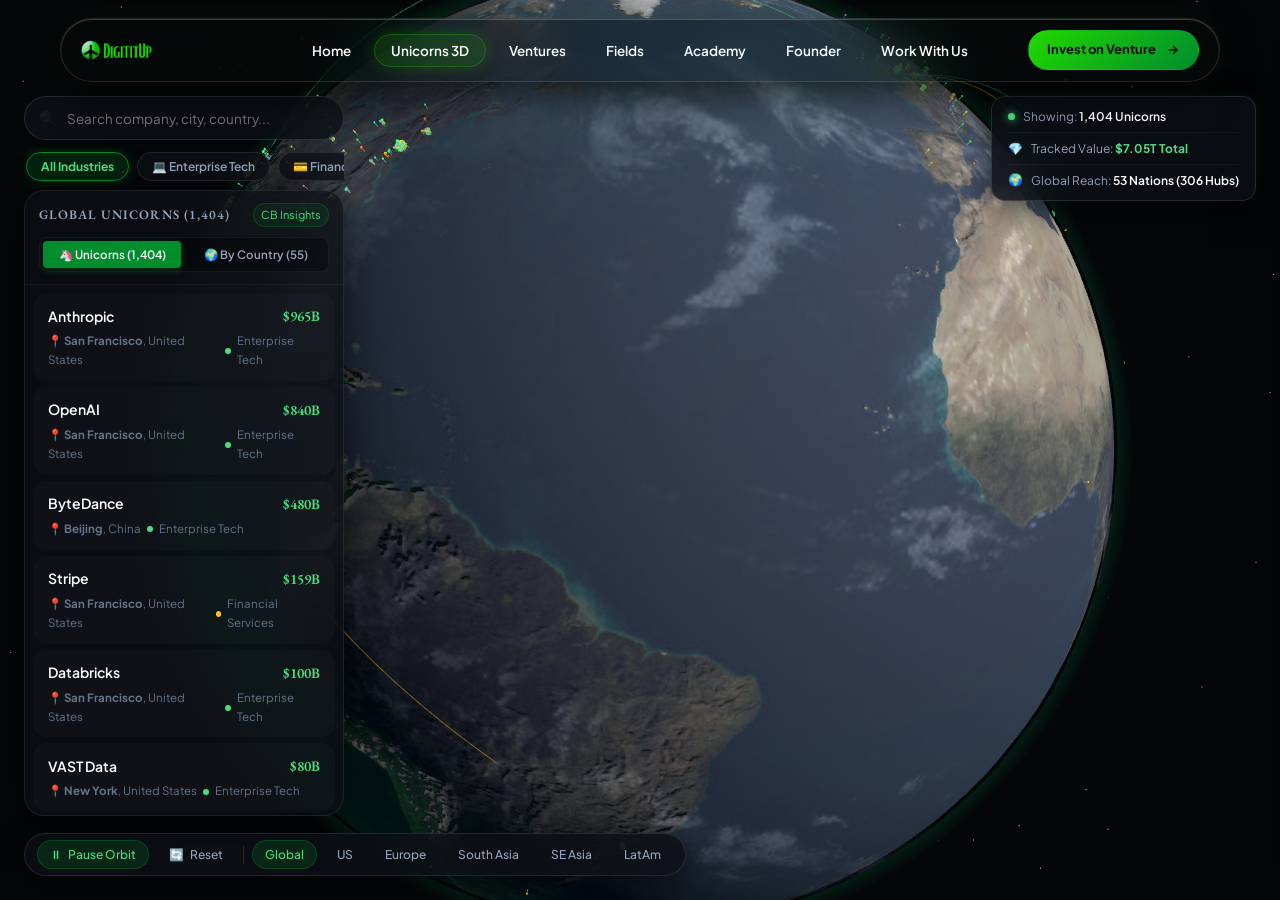
==== commit 91154490: "update Style changed" ====
--- a/unicorns.html
+++ b/unicorns.html
@@ -18,10 +18,10 @@
   <link rel="icon" type="image/png" href="assets/img/icon.png">
   <link rel="apple-touch-icon" href="assets/img/icon.png">
 
-  <!-- Google Fonts: Cormorant & EB Garamond, Plus Jakarta Sans -->
+  <!-- Google Fonts: Instrument Serif, Cormorant & EB Garamond, Plus Jakarta Sans -->
   <link rel="preconnect" href="https://fonts.googleapis.com">
   <link rel="preconnect" href="https://fonts.gstatic.com" crossorigin>
-  <link href="https://fonts.googleapis.com/css2?family=Cormorant+Garamond:ital,wght@0,400;0,500;0,600;0,700;1,400;1,600&family=EB+Garamond:ital,wght@0,400;0,500;0,600;0,700;1,400;1,500;1,600&family=Plus+Jakarta+Sans:wght@300;400;500;600;700;800&family=JetBrains+Mono:wght@400;500;600&display=swap" rel="stylesheet">
+  <link href="https://fonts.googleapis.com/css2?family=Instrument+Serif:ital@0;1&family=Cormorant+Garamond:ital,wght@0,400;0,500;0,600;0,700;1,400;1,600&family=EB+Garamond:ital,wght@0,400;0,500;0,600;0,700;1,400;1,500;1,600&family=Plus+Jakarta+Sans:wght@300;400;500;600;700;800&family=JetBrains+Mono:wght@400;500;600&display=swap" rel="stylesheet">
 
   <!-- Core Stylesheet & Unicorns 3D Stylesheet -->
   <link rel="stylesheet" href="assets/css/style.css">
@@ -29,56 +29,129 @@
 </head>
 <body class="unicorns-body">
 
-  <!-- ================= FIXED SITE HEADER ================= -->
+  <!-- ================= FLOATING TRANSPARENT GLASS CAPSULE HEADER ================= -->
   <header class="site-header unicorns-header">
-    <div class="container header-inner">
+    <div class="wrap nav-bar">
+      <!-- Official Brand Logo -->
       <a href="index.html#home" class="brand-logo" aria-label="Digititup Agency Home">
-        <img src="assets/img/logo.png" alt="Digititup Agency Logo" class="logo-full" width="210" height="42">
-        <img src="assets/img/icon.png" alt="Digititup Logo Icon" class="logo-icon" width="38" height="38">
+        <img src="assets/img/logo.png" alt="Digititup Agency Logo" class="logo-img" />
       </a>
 
+      <!-- Desktop Links -->
       <nav class="nav-container" aria-label="Primary Navigation">
-        <ul class="nav-menu">
+        <ul class="nav-links">
           <li><a href="index.html#home" class="nav-link">Home</a></li>
-          <li><a href="unicorns.html" class="nav-link active">Unicorns</a></li>
-          <li><a href="index.html#ventures" class="nav-link">Media</a></li>
+          <li><a href="unicorns.html" class="nav-link active">Unicorns 3D</a></li>
+          <li><a href="index.html#ventures" class="nav-link">Ventures</a></li>
+          <li><a href="index.html#fields" class="nav-link">Fields</a></li>
           <li><a href="index.html#academy" class="nav-link">Academy</a></li>
           <li><a href="index.html#founder" class="nav-link">Founder</a></li>
           <li><a href="index.html#work-with-us" class="nav-link">Work With Us</a></li>
         </ul>
       </nav>
 
-      <div class="header-actions">
-        <a href="index.html#work-with-us" class="btn btn-outline btn-sm header-cta">Invest on Venture →</a>
-        <button class="menu-toggle" aria-label="Toggle navigation drawer" aria-expanded="false">
-          <span></span>
-          <span></span>
-          <span></span>
+      <!-- CTA & Mobile Burger -->
+      <div class="nav-actions">
+        <a href="index.html#work-with-us" class="btn btn-primary btn-sm nav-cta-btn">
+          <span>Invest on Venture</span>
+          <svg width="14" height="14" viewBox="0 0 24 24" fill="none" stroke="currentColor" stroke-width="2.5"><path d="M5 12h14M12 5l7 7-7 7"/></svg>
+        </a>
+
+        <!-- Mobile Burger Button -->
+        <button class="burger-btn menu-toggle" id="menuToggle" aria-label="Toggle navigation menu" type="button">
+          <div class="burger-icon">
+            <span></span>
+            <span></span>
+            <span></span>
+          </div>
         </button>
       </div>
     </div>
   </header>
 
-  <!-- Mobile Navigation Drawer -->
-  <aside class="mobile-drawer" aria-label="Mobile Navigation Menu">
-    <div class="drawer-header">
-      <img src="assets/img/logo.png" alt="Digititup Agency Logo" style="height:32px; width:auto;">
-    </div>
-    <ul class="drawer-links">
-      <li><a href="index.html#home" class="drawer-link">Home</a></li>
-      <li><a href="unicorns.html" class="drawer-link" style="color:var(--text-highlight);">Unicorns 3D Earth 🌍</a></li>
-      <li><a href="index.html#ventures" class="drawer-link">Our Ventures</a></li>
-      <li><a href="index.html#media" class="drawer-link">Digititup Media</a></li>
-      <li><a href="index.html#academy" class="drawer-link">Digititup Academy</a></li>
-      <li><a href="index.html#tech" class="drawer-link">Digititup Tech</a></li>
-      <li><a href="index.html#founder" class="drawer-link">Founder & Leadership</a></li>
-      <li><a href="index.html#work-with-us" class="drawer-link">Work With Us</a></li>
-    </ul>
-    <div class="drawer-footer">
-      <a href="index.html#work-with-us" class="btn btn-primary" style="width:100%">Partner / Invest Now →</a>
-      <p style="font-size:12px; color:var(--text-muted); text-align:center;">digititup@gmail.com • +977 9812414094</p>
-    </div>
-  </aside>
+  <!-- ================= LUXURY MINIMAL MOBILE DRAWER ================= -->
+  <div class="mobile-drawer" id="mobileDrawer" aria-label="Mobile navigation menu" aria-hidden="true">
+    <div class="mobile-drawer-bg-glow"></div>
+
+    <!-- Drawer Top Bar -->
+    <div class="mobile-drawer-top">
+      <a href="index.html#home" class="brand-logo mobile-drawer-logo" aria-label="Digititup Agency Home">
+        <img src="assets/img/logo.png" alt="DigitItUp Agency Logo" class="logo-img" />
+      </a>
+      <button class="mobile-drawer-close" id="mobileDrawerClose" aria-label="Close navigation menu" type="button">
+        <svg width="20" height="20" viewBox="0 0 24 24" fill="none" stroke="currentColor" stroke-width="2.2" stroke-linecap="round"><line x1="18" y1="6" x2="6" y2="18"/><line x1="6" y1="6" x2="18" y2="18"/></svg>
+      </button>
+    </div>
+
+    <!-- Minimal Clean Navigation Links -->
+    <nav class="mobile-nav-wrap">
+      <ul class="mobile-minimal-menu">
+        <li>
+          <a href="index.html#home" class="mobile-nav-item drawer-link">
+            <span class="m-nav-num">01</span>
+            <span class="m-nav-label">Home</span>
+            <span class="m-nav-arrow"><svg width="16" height="16" viewBox="0 0 24 24" fill="none" stroke="currentColor" stroke-width="2.5"><path d="M5 12h14M12 5l7 7-7 7"/></svg></span>
+          </a>
+        </li>
+        <li>
+          <a href="unicorns.html" class="mobile-nav-item drawer-link">
+            <span class="m-nav-num" style="color:var(--green);">02</span>
+            <span class="m-nav-label">Unicorns 3D Earth</span>
+            <span class="m-nav-tag" style="background:rgba(33,216,0,0.15);color:var(--green);border:1px solid rgba(33,216,0,0.3);">1,404 Live</span>
+          </a>
+        </li>
+        <li>
+          <a href="index.html#ventures" class="mobile-nav-item drawer-link">
+            <span class="m-nav-num">03</span>
+            <span class="m-nav-label">Our Ventures</span>
+            <span class="m-nav-tag">Media &amp; Tech</span>
+          </a>
+        </li>
+        <li>
+          <a href="index.html#fields" class="mobile-nav-item drawer-link">
+            <span class="m-nav-num">04</span>
+            <span class="m-nav-label">Fields We Build</span>
+            <span class="m-nav-tag">6 Verticals</span>
+          </a>
+        </li>
+        <li>
+          <a href="index.html#academy" class="mobile-nav-item drawer-link">
+            <span class="m-nav-num">05</span>
+            <span class="m-nav-label">Digititup Academy</span>
+            <span class="m-nav-tag">1,000+ Students</span>
+          </a>
+        </li>
+        <li>
+          <a href="index.html#founder" class="mobile-nav-item drawer-link">
+            <span class="m-nav-num" style="color:var(--gold);">06</span>
+            <span class="m-nav-label">Founder</span>
+            <span class="m-nav-tag" style="color:var(--gold);">Executive</span>
+          </a>
+        </li>
+        <li>
+          <a href="index.html#work-with-us" class="mobile-nav-item drawer-link">
+            <span class="m-nav-num">07</span>
+            <span class="m-nav-label">Partner &amp; Invest</span>
+            <span class="m-nav-tag">Institutional</span>
+          </a>
+        </li>
+      </ul>
+    </nav>
+
+    <!-- Quick VIP WhatsApp CTA -->
+    <div class="mobile-drawer-cta">
+      <a href="https://wa.me/9779812414094?text=Hi%20Digititup%20Agency!%20I%20would%20like%20to%20connect%20for%20a%20VIP%20Partnership%20or%20Investment." target="_blank" rel="noopener" class="btn btn-vip-primary btn-lg mobile-cta-btn">
+        <span>Connect on WhatsApp VIP</span>
+        <svg width="18" height="18" viewBox="0 0 24 24" fill="none" stroke="currentColor" stroke-width="2.5"><path d="M5 12h14M12 5l7 7-7 7"/></svg>
+      </a>
+    </div>
+
+    <!-- Direct Connect -->
+    <div class="mobile-drawer-social">
+      <div class="mobile-social-title">Official Venture Inquiries</div>
+      <p style="font-size:12.5px;color:var(--ink-2);margin-bottom:8px;">digititup@gmail.com • +977 9812414094</p>
+    </div>
+  </div>
 
   <!-- ================= 3D EARTH WEBGL CANVAS ================= -->
   <div id="globeContainer" role="region" aria-label="Interactive 3D Earth Globe Showing Global Unicorns"></div>
--- a/assets/css/style.css
+++ b/assets/css/style.css
@@ -284,250 +284,580 @@
 }
 
 /* ==========================================================================
-   Header & Navigation
+   FLOATING TRANSPARENT GLASS CAPSULE HEADER (Reference: media.digititup.com)
    ========================================================================== */
-.site-header {
+header.site-header {
   position: fixed;
-  top: 0;
+  top: 18px;
   left: 0;
+  right: 0;
+  z-index: 1000;
+  background: transparent !important;
+  border-bottom: none !important;
+  pointer-events: none;
+  transition: all 0.4s cubic-bezier(0.16, 1, 0.3, 1);
+}
+
+.site-header .wrap,
+.site-header .container {
+  pointer-events: auto;
+  max-width: 1160px;
+  padding-inline: 20px;
+  margin-inline: auto;
   width: 100%;
-  height: var(--header-height);
-  z-index: 1000;
+}
+
+.nav-bar,
+.header-inner {
+  height: 64px;
+  display: flex;
+  align-items: center;
+  justify-content: space-between;
+  gap: 20px;
+  position: relative;
+  background: rgba(8, 14, 10, 0.45);
+  backdrop-filter: blur(28px) saturate(190%);
+  -webkit-backdrop-filter: blur(28px) saturate(190%);
+  border: 1px solid rgba(255, 255, 255, 0.12);
+  border-radius: var(--radius-full);
+  padding: 8px 14px 8px 22px;
+  box-shadow: 0 16px 40px -8px rgba(0, 0, 0, 0.75),
+              inset 0 1px 1px 0 rgba(255, 255, 255, 0.22),
+              0 0 30px rgba(33, 216, 0, 0.08);
+  transition: all 0.4s cubic-bezier(0.16, 1, 0.3, 1);
+}
+
+header.site-header.scrolled {
+  top: 12px;
+}
+
+header.site-header.scrolled .nav-bar,
+header.site-header.scrolled .header-inner {
+  background: rgba(6, 11, 8, 0.85);
+  border-color: rgba(33, 216, 0, 0.32);
+  box-shadow: 0 20px 48px rgba(0, 0, 0, 0.85),
+              inset 0 1px 1px 0 rgba(255, 255, 255, 0.22),
+              0 0 35px rgba(33, 216, 0, 0.18);
+  transform: translateY(-2px);
+}
+
+.brand-logo {
+  flex: 1 1 0;
+  display: flex;
+  align-items: center;
+  justify-content: flex-start;
+  gap: 10px;
+  text-decoration: none;
+}
+
+.logo-img,
+.brand-logo img.logo-full {
+  height: 32px;
+  width: auto;
+  max-width: 160px;
+  object-fit: contain;
+  transition: all 0.3s cubic-bezier(0.16, 1, 0.3, 1);
+}
+
+.brand-logo:hover .logo-img,
+.brand-logo:hover img.logo-full {
+  filter: drop-shadow(0 0 12px rgba(33, 216, 0, 0.5));
+  transform: translateY(-1px);
+}
+
+.brand-logo img.logo-icon {
+  display: none;
+}
+
+.logo-media-pill {
+  font-size: 9.5px;
+  font-weight: 800;
+  letter-spacing: 0.14em;
+  color: #060a07;
+  background: var(--green);
+  padding: 3px 8px;
+  border-radius: var(--radius-sm);
+  box-shadow: 0 0 12px var(--green-glow);
+  text-transform: uppercase;
+  display: inline-flex;
+  align-items: center;
+  line-height: 1;
+}
+
+/* Desktop Navigation — Center Aligned */
+.nav-container,
+.site-header nav {
+  flex: 0 0 auto;
+  display: flex;
+  align-items: center;
+  justify-content: center;
+}
+
+.nav-links,
+.nav-menu {
+  display: flex;
+  align-items: center;
+  gap: 6px;
+  list-style: none;
   background: transparent;
-  backdrop-filter: blur(0px);
-  -webkit-backdrop-filter: blur(0px);
-  border-bottom: 1px solid transparent;
-  transition: background 0.35s cubic-bezier(0.16, 1, 0.3, 1),
-              backdrop-filter 0.35s cubic-bezier(0.16, 1, 0.3, 1),
-              -webkit-backdrop-filter 0.35s cubic-bezier(0.16, 1, 0.3, 1),
-              border-color 0.35s cubic-bezier(0.16, 1, 0.3, 1),
-              box-shadow 0.35s cubic-bezier(0.16, 1, 0.3, 1);
-}
-
-.site-header.scrolled {
-  background: rgba(7, 9, 11, 0.52);
-  backdrop-filter: blur(24px) saturate(180%);
-  -webkit-backdrop-filter: blur(24px) saturate(180%);
-  border-bottom: 1px solid rgba(255, 255, 255, 0.08);
-  box-shadow: 0 10px 32px -8px rgba(0, 0, 0, 0.6), 0 0 20px rgba(1, 141, 46, 0.06);
-}
-
-.header-inner {
-  display: flex;
-  align-items: center;
-  justify-content: space-between;
-  height: 100%;
-}
-
-.brand-logo {
-  display: flex;
-  align-items: center;
+  border: none;
+  box-shadow: none;
+  padding: 0;
+  margin: 0;
+}
+
+.nav-links a,
+.nav-link {
+  text-decoration: none;
+  font-family: var(--font-sans);
+  font-size: 13.5px;
+  font-weight: 600;
+  color: var(--ink-2);
+  padding: 7px 16px;
+  border-radius: var(--radius-full);
+  border: 1px solid transparent;
+  transition: all var(--duration) var(--ease);
+  position: relative;
+  white-space: nowrap;
+}
+
+.nav-links a:hover,
+.nav-link:hover {
+  color: #ffffff;
+  background: rgba(255, 255, 255, 0.08);
+}
+
+.nav-links a.active,
+.nav-link.active {
+  color: #ffffff;
+  background: rgba(33, 216, 0, 0.14);
+  border-color: rgba(33, 216, 0, 0.28);
+  box-shadow: 0 0 16px rgba(33, 216, 0, 0.2);
+}
+
+.nav-links a.vip-nav-link,
+.nav-link.vip-nav-link {
+  color: var(--gold);
+  font-weight: 700;
+}
+
+.nav-links a.vip-nav-link:hover,
+.nav-link.vip-nav-link:hover {
+  color: #ffffff;
+  background: rgba(229, 192, 123, 0.14);
+}
+
+.nav-links a.vip-nav-link.active,
+.nav-link.vip-nav-link.active {
+  color: #ffffff;
+  background: rgba(229, 192, 123, 0.18);
+  border-color: rgba(229, 192, 123, 0.35);
+  box-shadow: 0 0 18px var(--gold-glow);
+}
+
+/* Header Actions & CTA */
+.nav-actions,
+.header-actions {
+  flex: 1 1 0;
+  display: flex;
+  align-items: center;
+  justify-content: flex-end;
   gap: 12px;
+}
+
+.nav-cta-btn,
+.header-cta {
+  background: linear-gradient(135deg, #21d800 0%, #018d2e 100%);
+  color: #050a06 !important;
+  box-shadow: 0 4px 24px var(--green-glow);
+  font-weight: 700;
+  border-radius: var(--radius-full);
+  padding: 9px 20px;
+  font-size: 13.5px;
+  display: inline-flex;
+  align-items: center;
+  gap: 8px;
+  border: 1.5px solid rgba(255, 255, 255, 0.35);
+  transition: all var(--duration) var(--ease);
+  position: relative;
+  overflow: hidden;
   text-decoration: none;
-  z-index: 101;
-}
-
-.brand-logo img.logo-full {
-  height: 38px;
-  width: auto;
-  object-fit: contain;
-  filter: drop-shadow(0 2px 8px rgba(1, 141, 46, 0.25));
-}
-
-.brand-logo img.logo-icon {
-  height: 38px;
-  width: 38px;
+  white-space: nowrap;
+}
+
+.nav-cta-btn:hover,
+.header-cta:hover {
+  transform: translateY(-2px);
+  box-shadow: 0 8px 32px var(--green-glow-strong);
+  background: linear-gradient(135deg, #2bf005 0%, #02a837 100%);
+}
+
+.burger-btn,
+.menu-toggle {
   display: none;
-}
-
-/* Nav Links */
-.nav-menu {
-  display: flex;
-  align-items: center;
-  gap: 32px;
-  list-style: none;
-}
-
-.nav-link {
-  font-family: var(--font-sans);
-  font-size: 14.5px;
-  font-weight: 500;
-  color: var(--text-secondary);
-  letter-spacing: 0.02em;
-  padding: 8px 0;
-  position: relative;
-  transition: color var(--transition-fast);
-}
-
-.nav-link::after {
+  background: rgba(255, 255, 255, 0.06);
+  border: 1px solid rgba(255, 255, 255, 0.12);
+  border-radius: var(--radius-full);
+  width: 44px;
+  height: 44px;
+  align-items: center;
+  justify-content: center;
+  cursor: pointer;
+  color: #ffffff;
+  padding: 0;
+  transition: all var(--duration) var(--ease);
+}
+
+.burger-btn:hover,
+.menu-toggle:hover {
+  background: rgba(255, 255, 255, 0.12);
+  border-color: rgba(33, 216, 0, 0.4);
+}
+
+.burger-icon {
+  display: flex;
+  flex-direction: column;
+  gap: 4px;
+  width: 18px;
+}
+
+.burger-icon span {
+  display: block;
+  height: 2px;
+  background: #ffffff;
+  border-radius: 2px;
+  transition: all 0.3s ease;
+}
+
+/* Buttons */
+.btn {
+  display: inline-flex;
+  align-items: center;
+  justify-content: center;
+  gap: 10px;
+  font-size: 15px;
+  font-weight: 600;
+  padding: 14px 28px;
+  border-radius: var(--radius-full);
+  text-decoration: none;
+  cursor: pointer;
+  border: 1px solid transparent;
+  transition: all var(--duration) var(--ease);
+  position: relative;
+  white-space: nowrap;
+}
+
+.btn-primary {
+  background: linear-gradient(135deg, #21d800 0%, #018d2e 100%);
+  color: #050a06;
+  box-shadow: 0 4px 24px var(--green-glow);
+  font-weight: 700;
+}
+
+.btn-primary:hover {
+  transform: translateY(-2px);
+  box-shadow: 0 8px 32px var(--green-glow-strong);
+  background: linear-gradient(135deg, #2bf005 0%, #02a837 100%);
+}
+
+.btn-gold {
+  background: linear-gradient(135deg, #fceecb 0%, #e5c07b 60%, #b88d36 100%);
+  color: #120d03;
+  box-shadow: 0 4px 24px var(--gold-glow);
+  font-weight: 800;
+}
+
+.btn-gold:hover {
+  transform: translateY(-2px);
+  box-shadow: 0 8px 34px rgba(229, 192, 123, 0.6);
+  background: linear-gradient(135deg, #fff2d6 0%, #ecd091 60%, #c49942 100%);
+}
+
+.btn-outline {
+  background: rgba(255, 255, 255, 0.04);
+  color: var(--ink);
+  border-color: var(--border-light);
+  backdrop-filter: blur(12px);
+}
+
+.btn-outline:hover {
+  background: rgba(255, 255, 255, 0.08);
+  border-color: var(--green);
+  transform: translateY(-2px);
+  color: #ffffff;
+}
+
+.btn-ghost {
+  background: transparent;
+  color: var(--ink-2);
+}
+
+.btn-ghost:hover {
+  color: #ffffff;
+}
+
+.btn-whatsapp {
+  background: #25D366;
+  color: #051309;
+  font-weight: 700;
+  box-shadow: 0 4px 20px rgba(37, 211, 102, 0.35);
+}
+
+.btn-whatsapp:hover {
+  background: #2bf073;
+  transform: translateY(-2px);
+  box-shadow: 0 8px 28px rgba(37, 211, 102, 0.5);
+}
+
+.btn-sm { padding: 8px 18px; font-size: 13px; }
+.btn-lg { padding: 16px 36px; font-size: 16px; }
+
+/* ================= UPGRADED HERO BUTTONS (RADIANT LASER + FROSTED CRYSTAL) ================= */
+.btn-vip-primary {
+  background: linear-gradient(135deg, #00ff87 0%, #21d800 45%, #0ea43b 100%);
+  color: #031405;
+  font-weight: 800;
+  border: 1.5px solid rgba(255, 255, 255, 0.45);
+  box-shadow: 0 8px 30px rgba(33, 216, 0, 0.5), 0 0 25px rgba(0, 255, 135, 0.35), inset 0 1.5px 2px rgba(255, 255, 255, 0.7);
+  position: relative;
+  overflow: hidden;
+  letter-spacing: 0.01em;
+  transition: all 0.35s cubic-bezier(0.16, 1, 0.3, 1);
+  text-decoration: none;
+}
+
+.btn-vip-primary::after {
   content: '';
   position: absolute;
-  bottom: 0;
-  left: 0;
-  width: 0%;
-  height: 2px;
-  background: var(--primary);
-  box-shadow: 0 0 10px var(--primary);
-  transition: width var(--transition-fast);
-}
-
-.nav-link:hover,
-.nav-link.active {
-  color: #ffffff;
-}
-
-.nav-link:hover::after,
-.nav-link.active::after {
-  width: 100%;
-}
-
-/* Header Actions */
-.header-actions {
-  display: flex;
-  align-items: center;
-  gap: 16px;
-}
-
-.btn {
-  display: inline-flex;
-  align-items: center;
-  justify-content: center;
-  gap: 10px;
-  font-family: var(--font-sans);
-  font-size: 14px;
-  font-weight: 600;
-  letter-spacing: 0.02em;
-  padding: 12px 24px;
-  border-radius: var(--radius-full);
-  cursor: pointer;
-  transition: all var(--transition-normal);
-  border: 1px solid transparent;
-  outline: none;
+  top: -50%;
+  left: -70%;
+  width: 50%;
+  height: 200%;
+  background: linear-gradient(90deg, transparent, rgba(255, 255, 255, 0.5), transparent);
+  transform: rotate(25deg);
+  animation: btn-specular 4.2s infinite ease-in-out;
+}
+
+@keyframes btn-specular {
+  0%, 65% { left: -70%; }
+  100% { left: 200%; }
+}
+
+.btn-vip-primary:hover {
+  transform: translateY(-3px) scale(1.025);
+  background: linear-gradient(135deg, #33ff99 0%, #28f005 45%, #0fb030 100%);
+  box-shadow: 0 14px 45px rgba(33, 216, 0, 0.7), 0 0 45px rgba(0, 255, 135, 0.55), inset 0 2px 2px rgba(255, 255, 255, 0.85);
+  color: #020c04;
+}
+
+.btn-glass-vip {
+  background: linear-gradient(135deg, rgba(255, 255, 255, 0.09) 0%, rgba(33, 216, 0, 0.04) 50%, rgba(229, 192, 123, 0.05) 100%);
+  backdrop-filter: blur(28px);
+  -webkit-backdrop-filter: blur(28px);
+  border: 1.5px solid rgba(255, 255, 255, 0.22);
+  color: #ffffff;
+  box-shadow: 0 8px 32px rgba(0, 0, 0, 0.5), inset 0 1px 2px rgba(255, 255, 255, 0.25);
+  position: relative;
   text-decoration: none;
 }
 
-.btn-primary {
-  background: var(--primary);
-  color: #ffffff;
-  box-shadow: 0 4px 18px rgba(1, 141, 46, 0.35);
-}
-
-.btn-primary:hover {
-  background: var(--primary-light);
-  box-shadow: 0 6px 25px rgba(1, 141, 46, 0.55);
-  transform: translateY(-2px);
-}
-
-.btn-outline {
-  background: rgba(255, 255, 255, 0.04);
-  color: #ffffff;
-  border-color: var(--border-light);
-  backdrop-filter: blur(10px);
-}
-
-.btn-outline:hover {
-  background: rgba(255, 255, 255, 0.08);
-  border-color: var(--primary);
-  color: var(--text-highlight);
-  transform: translateY(-2px);
-}
-
-.btn-ghost {
-  background: transparent;
-  color: var(--text-secondary);
-}
-
-.btn-ghost:hover {
-  color: #ffffff;
-}
-
-.btn-sm {
-  padding: 8px 16px;
-  font-size: 13px;
-}
-
-.btn-lg {
-  padding: 15px 32px;
-  font-size: 15px;
-}
-
-/* Mobile Menu Button */
-.menu-toggle {
-  display: none;
-  background: transparent;
-  border: none;
-  cursor: pointer;
-  padding: 8px;
-  color: #ffffff;
-  z-index: 101;
-}
-
-.menu-toggle span {
-  display: block;
-  width: 24px;
-  height: 2px;
-  background: #ffffff;
-  margin: 5px 0;
-  transition: transform var(--transition-normal), opacity var(--transition-normal);
-}
-
-.menu-toggle.open span:nth-child(1) {
-  transform: translateY(7px) rotate(45deg);
-}
-.menu-toggle.open span:nth-child(2) {
-  opacity: 0;
-}
-.menu-toggle.open span:nth-child(3) {
-  transform: translateY(-7px) rotate(-45deg);
-}
-
-/* Mobile Drawer */
+.btn-glass-vip:hover {
+  background: linear-gradient(135deg, rgba(255, 255, 255, 0.16) 0%, rgba(33, 216, 0, 0.1) 50%, rgba(229, 192, 123, 0.1) 100%);
+  border-color: rgba(33, 216, 0, 0.4);
+  transform: translateY(-3px);
+  color: #ffffff;
+  box-shadow: 0 12px 40px rgba(0, 0, 0, 0.6), 0 0 25px rgba(33, 216, 0, 0.25);
+}
+
+/* ================= LUXURY MINIMAL MOBILE DRAWER ================= */
 .mobile-drawer {
   position: fixed;
-  top: 0;
-  right: -100%;
-  width: 85%;
-  max-width: 320px;
+  inset: 0;
+  background: rgba(6, 9, 7, 0.95);
+  backdrop-filter: blur(28px);
+  -webkit-backdrop-filter: blur(28px);
+  z-index: 2000;
+  display: flex;
+  flex-direction: column;
+  padding: 24px;
+  opacity: 0;
+  pointer-events: none;
+  transform: translateY(-12px);
+  transition: all 0.4s cubic-bezier(0.16, 1, 0.3, 1);
+  overflow-y: auto;
+  border-left: none;
+  box-shadow: none;
+  width: 100%;
+  max-width: 100%;
   height: 100vh;
-  background: #090c10;
-  border-left: 1px solid var(--border-subtle);
-  padding: 100px 32px 40px;
+}
+
+.mobile-drawer.open {
+  opacity: 1;
+  pointer-events: auto;
+  transform: translateY(0);
+}
+
+.mobile-drawer-bg-glow {
+  position: absolute;
+  top: -10%;
+  left: 50%;
+  transform: translateX(-50%);
+  width: 400px;
+  height: 300px;
+  background: radial-gradient(circle, rgba(33, 216, 0, 0.16), transparent 70%);
+  filter: blur(80px);
+  pointer-events: none;
+}
+
+.mobile-drawer-top {
+  display: flex;
+  align-items: center;
+  justify-content: space-between;
+  padding-bottom: 20px;
+  border-bottom: 1px solid rgba(255, 255, 255, 0.08);
+  margin-bottom: 24px;
+  position: relative;
+  z-index: 2;
+}
+
+.mobile-drawer-close {
+  background: rgba(255, 255, 255, 0.06);
+  border: 1px solid rgba(255, 255, 255, 0.12);
+  border-radius: 50%;
+  width: 42px;
+  height: 42px;
+  display: flex;
+  align-items: center;
+  justify-content: center;
+  color: #ffffff;
+  cursor: pointer;
+  transition: all 0.25s ease;
+}
+
+.mobile-drawer-close:hover {
+  background: rgba(255, 255, 255, 0.14);
+  border-color: rgba(33, 216, 0, 0.4);
+}
+
+.mobile-nav-wrap {
+  flex: 1 0 auto;
+  position: relative;
+  z-index: 2;
+}
+
+.mobile-minimal-menu {
+  list-style: none;
   display: flex;
   flex-direction: column;
+  gap: 8px;
+  padding: 0;
+  margin: 0;
+}
+
+.mobile-nav-item {
+  display: flex;
+  align-items: center;
   justify-content: space-between;
-  z-index: 99;
-  transition: right var(--transition-normal);
-  box-shadow: -10px 0 40px rgba(0, 0, 0, 0.7);
-}
-
-.mobile-drawer.open {
-  right: 0;
-}
-
-.drawer-links {
-  list-style: none;
-  display: flex;
-  flex-direction: column;
-  gap: 20px;
-}
-
-.drawer-link {
-  font-family: var(--font-serif);
-  font-size: 26px;
-  color: var(--text-secondary);
-  transition: color var(--transition-fast);
-}
-
-.drawer-link:hover {
-  color: var(--text-highlight);
-}
-
-.drawer-footer {
-  padding-top: 24px;
-  border-top: 1px solid var(--border-subtle);
-  display: flex;
-  flex-direction: column;
-  gap: 16px;
+  padding: 14px 18px;
+  border-radius: var(--radius-md);
+  background: rgba(255, 255, 255, 0.025);
+  border: 1px solid rgba(255, 255, 255, 0.06);
+  text-decoration: none;
+  transition: all 0.25s ease;
+}
+
+.mobile-nav-item:hover {
+  background: rgba(255, 255, 255, 0.06);
+  border-color: rgba(33, 216, 0, 0.3);
+  transform: translateX(4px);
+}
+
+.m-nav-num {
+  font-family: var(--font-mono);
+  font-size: 12px;
+  font-weight: 700;
+  color: var(--ink-3);
+  letter-spacing: 0.05em;
+  margin-right: 14px;
+}
+
+.m-nav-label {
+  font-size: 16px;
+  font-weight: 700;
+  color: #ffffff;
+  flex: 1;
+}
+
+.m-nav-arrow {
+  color: var(--ink-3);
+  display: flex;
+  align-items: center;
+}
+
+.m-nav-tag {
+  font-size: 11px;
+  font-weight: 700;
+  color: var(--ink-2);
+  background: rgba(255, 255, 255, 0.06);
+  padding: 3px 10px;
+  border-radius: var(--radius-full);
+}
+
+.m-vip-item {
+  background: linear-gradient(90deg, rgba(229, 192, 123, 0.08), rgba(255, 255, 255, 0.02));
+  border-color: var(--gold-border);
+}
+
+.m-nav-vip-badge {
+  font-size: 10px;
+  font-weight: 800;
+  letter-spacing: 0.1em;
+  text-transform: uppercase;
+  color: #120d03;
+  background: linear-gradient(135deg, #fceecb, var(--gold));
+  padding: 3px 9px;
+  border-radius: var(--radius-full);
+  box-shadow: 0 0 10px var(--gold-glow);
+}
+
+.mobile-drawer-cta {
+  margin-top: 24px;
+  position: relative;
+  z-index: 2;
+}
+
+.mobile-cta-btn {
+  width: 100%;
+  justify-content: center;
+}
+
+.mobile-drawer-social {
+  margin-top: 20px;
+  padding-top: 16px;
+  border-top: 1px solid rgba(255, 255, 255, 0.08);
+  position: relative;
+  z-index: 2;
+}
+
+.mobile-social-title {
+  font-size: 11px;
+  font-weight: 700;
+  text-transform: uppercase;
+  letter-spacing: 0.12em;
+  color: var(--ink-3);
+  margin-bottom: 8px;
+}
+
+@media (max-width: 980px) {
+  .nav-container,
+  .site-header nav {
+    display: none;
+  }
+  .burger-btn,
+  .menu-toggle {
+    display: flex;
+  }
 }
 
 /* ==========================================================================
@@ -1887,3 +2217,1584 @@
     justify-content: center;
   }
 }
+
+/* ==========================================================================
+   VIP LUXURY SECTIONS & CARDS SUITE (Reference: media.digititup.com)
+   ========================================================================== */
+
+/* Shimmering VIP Typography */
+.text-vip-gradient {
+  background: linear-gradient(135deg, #ffffff 0%, #f7f5f4 40%, rgba(247, 245, 244, 0.6) 100%);
+  -webkit-background-clip: text;
+  -webkit-text-fill-color: transparent;
+}
+
+.serif-italic-vip {
+  font-family: var(--font-serif);
+  font-style: italic;
+  font-weight: 400;
+  background: linear-gradient(135deg, #00ff87 0%, #21d800 45%, #e5c07b 100%);
+  -webkit-background-clip: text;
+  -webkit-text-fill-color: transparent;
+  padding-inline: 4px;
+}
+
+.serif-italic-gold {
+  font-family: var(--font-serif);
+  font-style: italic;
+  font-weight: 400;
+  color: var(--gold);
+  padding-inline: 2px;
+}
+
+.serif-italic {
+  font-family: var(--font-serif);
+  font-style: italic;
+  font-weight: 400;
+  color: var(--green);
+  padding-inline: 2px;
+}
+
+.text-gold-gradient {
+  background: linear-gradient(135deg, #f9e2af 0%, #e5c07b 50%, #c49942 100%);
+  -webkit-background-clip: text;
+  -webkit-text-fill-color: transparent;
+}
+
+/* VIP Hero Pill Badge (Gold & Emerald Duotone) */
+.hero-pill-badge,
+.hero-vip-pill {
+  background: linear-gradient(135deg, rgba(229, 192, 123, 0.12) 0%, rgba(33, 216, 0, 0.06) 100%);
+  backdrop-filter: blur(24px);
+  -webkit-backdrop-filter: blur(24px);
+  border: 1.5px solid rgba(229, 192, 123, 0.45);
+  box-shadow: 0 6px 24px rgba(0, 0, 0, 0.6), 0 0 25px rgba(229, 192, 123, 0.2), inset 0 1px 1px rgba(255, 255, 255, 0.25);
+  padding: 8px 22px;
+  border-radius: var(--radius-full);
+  display: inline-flex;
+  align-items: center;
+  gap: 10px;
+  margin-bottom: 24px;
+}
+
+.pill-glow-vip {
+  width: 9px;
+  height: 9px;
+  border-radius: 50%;
+  background: #dfb235;
+  box-shadow: 0 0 12px #dfb235, 0 0 22px rgba(33, 216, 0, 0.6);
+  animation: pulse-glow-vip 2s infinite ease-in-out;
+  flex-shrink: 0;
+}
+
+@keyframes pulse-glow-vip {
+  0%, 100% { opacity: 0.7; transform: scale(1); box-shadow: 0 0 10px #dfb235; }
+  50% { opacity: 1; transform: scale(1.35); box-shadow: 0 0 18px #dfb235, 0 0 28px rgba(33, 216, 0, 0.8); }
+}
+
+.pill-vip-text {
+  font-size: 11.5px;
+  font-weight: 800;
+  letter-spacing: 0.12em;
+  color: #ffffff;
+}
+
+/* VIP Section Headers */
+.sec-tag,
+.section-tag {
+  display: inline-flex;
+  align-items: center;
+  gap: 8px;
+  font-size: 11.5px;
+  font-weight: 800;
+  text-transform: uppercase;
+  letter-spacing: 0.14em;
+  color: var(--green);
+  background: var(--green-subtle);
+  border: 1px solid var(--green-border);
+  padding: 6px 18px;
+  border-radius: var(--radius-full);
+  margin-bottom: 18px;
+}
+
+.sec-tag::before,
+.section-tag::before {
+  content: '';
+  width: 6px;
+  height: 6px;
+  border-radius: 50%;
+  background-color: var(--green);
+  box-shadow: 0 0 10px var(--green);
+}
+
+.sec-tag-gold {
+  color: var(--gold);
+  background: var(--gold-subtle);
+  border-color: var(--gold-border);
+}
+
+.sec-tag-gold::before {
+  background-color: var(--gold);
+  box-shadow: 0 0 10px var(--gold);
+}
+
+.sec-title,
+.section-title {
+  font-size: clamp(32px, 4.5vw, 50px);
+  margin-bottom: 18px;
+  line-height: 1.15;
+  letter-spacing: -0.025em;
+}
+
+.sec-desc,
+.section-desc {
+  font-size: clamp(15.5px, 1.6vw, 17.5px);
+  color: var(--ink-2);
+  line-height: 1.65;
+  max-width: 780px;
+}
+
+/* ================= UNIVERSAL VIP SECTION CARDS (MULTI-COLOR SUITE) ================= */
+.vip-section-card {
+  border-radius: var(--radius-xl);
+  padding: 48px 42px;
+  position: relative;
+  overflow: hidden;
+  backdrop-filter: blur(24px);
+  -webkit-backdrop-filter: blur(24px);
+  transition: all 0.4s cubic-bezier(0.16, 1, 0.3, 1);
+}
+
+.vip-section-card:hover {
+  transform: translateY(-4px);
+}
+
+.vip-section-card::before {
+  content: '';
+  position: absolute;
+  top: 0;
+  left: 0;
+  right: 0;
+  height: 3px;
+}
+
+/* CYBER EMERALD VIP */
+.vip-card-emerald {
+  background: linear-gradient(180deg, rgba(33, 216, 0, 0.06) 0%, rgba(5, 12, 6, 0.85) 100%);
+  border: 1.5px solid rgba(33, 216, 0, 0.28);
+  box-shadow: 0 30px 90px rgba(0, 0, 0, 0.85), 0 0 55px rgba(33, 216, 0, 0.16);
+}
+.vip-card-emerald::before {
+  background: linear-gradient(90deg, transparent, #21d800, transparent);
+}
+.vip-card-emerald .vip-header-row {
+  border-bottom: 1px solid rgba(33, 216, 0, 0.18);
+}
+
+/* CINEMA RUBY VIP */
+.vip-card-ruby {
+  background: linear-gradient(180deg, rgba(255, 42, 42, 0.06) 0%, rgba(18, 5, 5, 0.85) 100%);
+  border: 1.5px solid rgba(255, 42, 42, 0.28);
+  box-shadow: 0 30px 90px rgba(0, 0, 0, 0.85), 0 0 55px rgba(255, 42, 42, 0.16);
+}
+.vip-card-ruby::before {
+  background: linear-gradient(90deg, transparent, #ff2a2a, transparent);
+}
+.vip-card-ruby .vip-header-row {
+  border-bottom: 1px solid rgba(255, 42, 42, 0.18);
+}
+
+/* ELECTRIC SAPPHIRE VIP */
+.vip-card-sapphire {
+  background: linear-gradient(180deg, rgba(37, 99, 235, 0.07) 0%, rgba(6, 12, 26, 0.85) 100%);
+  border: 1.5px solid rgba(37, 99, 235, 0.3);
+  box-shadow: 0 30px 90px rgba(0, 0, 0, 0.85), 0 0 55px rgba(37, 99, 235, 0.18);
+}
+.vip-card-sapphire::before {
+  background: linear-gradient(90deg, transparent, #38bdf8, transparent);
+}
+.vip-card-sapphire .vip-header-row {
+  border-bottom: 1px solid rgba(37, 99, 235, 0.18);
+}
+
+/* ROYAL GOLD VIP (Founder & Executive) */
+.vip-card-gold,
+.vip-card {
+  background: linear-gradient(180deg, rgba(229, 192, 123, 0.07) 0%, rgba(16, 25, 20, 0.85) 100%);
+  border: 1.5px solid var(--gold-border);
+  border-radius: var(--radius-xl);
+  padding: 52px 46px;
+  box-shadow: 0 30px 80px rgba(0, 0, 0, 0.85), 0 0 50px var(--gold-glow);
+  position: relative;
+  overflow: hidden;
+  backdrop-filter: blur(24px);
+  -webkit-backdrop-filter: blur(24px);
+}
+.vip-card-gold::before,
+.vip-card::before {
+  content: '';
+  position: absolute;
+  top: 0;
+  left: 0;
+  right: 0;
+  height: 3px;
+  background: linear-gradient(90deg, transparent, var(--gold), transparent);
+}
+.vip-card-gold .vip-header-row,
+.vip-card .vip-header-row {
+  border-bottom: 1px solid rgba(229, 192, 123, 0.2);
+}
+
+/* VIP Card Internal Structure */
+.vip-header-row {
+  display: flex;
+  align-items: flex-start;
+  justify-content: space-between;
+  flex-wrap: wrap;
+  gap: 20px;
+  margin-bottom: 30px;
+  padding-bottom: 26px;
+}
+
+.vip-badge {
+  display: inline-flex;
+  align-items: center;
+  gap: 8px;
+  font-size: 11px;
+  font-weight: 800;
+  text-transform: uppercase;
+  letter-spacing: 0.14em;
+  color: #120d03;
+  background: linear-gradient(135deg, #fceecb 0%, #e5c07b 100%);
+  padding: 5px 15px;
+  border-radius: var(--radius-full);
+  box-shadow: 0 0 16px var(--gold-glow);
+  margin-bottom: 14px;
+}
+
+.vip-badge-ruby {
+  background: linear-gradient(135deg, #ffe5e5 0%, #ff4d4d 100%);
+  color: #2b0000;
+  box-shadow: 0 0 16px rgba(255, 77, 77, 0.4);
+}
+
+.vip-badge-sapphire {
+  background: linear-gradient(135deg, #e0f2fe 0%, #38bdf8 100%);
+  color: #032338;
+  box-shadow: 0 0 16px rgba(56, 189, 248, 0.4);
+}
+
+.vip-badge-emerald {
+  background: linear-gradient(135deg, #dcfce7 0%, #22c55e 100%);
+  color: #032b0f;
+  box-shadow: 0 0 16px rgba(34, 197, 94, 0.4);
+}
+
+.vip-title {
+  font-size: clamp(26px, 3.5vw, 38px);
+  margin-bottom: 8px;
+  line-height: 1.15;
+}
+
+.vip-features-grid {
+  display: grid;
+  grid-template-columns: repeat(3, 1fr);
+  gap: 24px;
+  margin-bottom: 32px;
+}
+
+@media (max-width: 860px) {
+  .vip-features-grid {
+    grid-template-columns: 1fr;
+    gap: 18px;
+  }
+}
+
+.vip-feat-item {
+  display: flex;
+  flex-direction: column;
+  gap: 6px;
+}
+
+.vip-feat-item h4 {
+  font-size: 16px;
+  font-weight: 700;
+  color: #ffffff;
+  display: flex;
+  align-items: center;
+  gap: 8px;
+}
+
+.vip-feat-item h4 svg { color: var(--gold); flex-shrink: 0; }
+.vip-feat-item p { font-size: 13.5px; color: var(--ink-2); line-height: 1.55; }
+
+.vip-cta-row {
+  display: flex;
+  align-items: center;
+  justify-content: space-between;
+  flex-wrap: wrap;
+  gap: 20px;
+  padding-top: 24px;
+  border-top: 1px solid rgba(255, 255, 255, 0.1);
+}
+
+.vip-cta-badge-note {
+  font-size: 13.5px;
+  color: var(--gold);
+  font-weight: 700;
+  letter-spacing: -0.01em;
+}
+
+.vip-cta-sub-note {
+  font-size: 12px;
+  color: var(--ink-3);
+  margin-top: 2px;
+}
+
+/* Glass Metrics Cards */
+.hero-vip-stats,
+.metrics-grid {
+  display: grid;
+  grid-template-columns: repeat(4, 1fr);
+  gap: 16px;
+}
+
+@media (max-width: 980px) {
+  .hero-vip-stats,
+  .metrics-grid {
+    grid-template-columns: repeat(2, 1fr);
+  }
+}
+
+@media (max-width: 540px) {
+  .hero-vip-stats,
+  .metrics-grid {
+    grid-template-columns: 1fr;
+  }
+}
+
+.stat-glass-card,
+.metric-card {
+  background: linear-gradient(180deg, rgba(255, 255, 255, 0.05) 0%, rgba(255, 255, 255, 0.015) 100%);
+  border: 1px solid rgba(255, 255, 255, 0.1);
+  backdrop-filter: blur(20px);
+  -webkit-backdrop-filter: blur(20px);
+  border-radius: var(--radius-lg);
+  padding: 24px 20px;
+  box-shadow: 0 12px 32px rgba(0, 0, 0, 0.5), inset 0 1px 1px rgba(255, 255, 255, 0.15);
+  transition: all 0.35s cubic-bezier(0.16, 1, 0.3, 1);
+  position: relative;
+  overflow: hidden;
+}
+
+.stat-glass-card:hover,
+.metric-card:hover {
+  transform: translateY(-4px);
+  border-color: rgba(33, 216, 0, 0.35);
+  box-shadow: 0 20px 48px rgba(0, 0, 0, 0.7), 0 0 30px rgba(33, 216, 0, 0.15);
+}
+
+.stat-glass-card::before,
+.metric-card::before {
+  content: '';
+  position: absolute;
+  top: 0;
+  left: 0;
+  right: 0;
+  height: 2px;
+  background: linear-gradient(90deg, transparent, rgba(33, 216, 0, 0.6), transparent);
+  opacity: 0;
+  transition: opacity 0.35s ease;
+}
+
+.stat-glass-card:hover::before,
+.metric-card:hover::before {
+  opacity: 1;
+}
+
+.stat-val,
+.metric-number {
+  font-size: clamp(34px, 3.5vw, 44px);
+  font-weight: 800;
+  letter-spacing: -0.02em;
+  color: #ffffff;
+  line-height: 1.1;
+  margin-bottom: 8px;
+}
+
+.stat-val span,
+.metric-number span {
+  color: var(--green);
+}
+
+.stat-lbl,
+.metric-label {
+  font-size: 13.5px;
+  font-weight: 600;
+  color: var(--ink-2);
+  line-height: 1.45;
+}
+
+/* ==========================================================================
+   2-COLUMN HERO & INTERACTIVE VENTURE TERMINAL (Reference: media.digititup.com)
+   ========================================================================== */
+.hero-vip-sec {
+  position: relative;
+  overflow: hidden;
+  padding-top: calc(var(--header-height) + 50px);
+  padding-bottom: 90px;
+  min-height: auto;
+}
+
+.hero-grid {
+  display: grid;
+  grid-template-columns: 1.08fr 0.92fr;
+  align-items: center;
+  gap: 48px;
+  position: relative;
+  z-index: 2;
+}
+
+@media (max-width: 1040px) {
+  .hero-grid {
+    grid-template-columns: 1fr;
+    gap: 40px;
+  }
+}
+
+.hero-copy {
+  display: flex;
+  flex-direction: column;
+  gap: 20px;
+  position: relative;
+  z-index: 2;
+}
+
+.hero-ctas {
+  display: flex;
+  align-items: center;
+  flex-wrap: wrap;
+  gap: 16px;
+  margin-top: 8px;
+}
+
+/* Geometric Floating Visual Shapes */
+.hero-shape {
+  position: absolute;
+  pointer-events: none;
+  z-index: 1;
+}
+
+.hero-shape-orbital {
+  top: 46%;
+  right: 14%;
+  transform: translate(50%, -50%) rotateX(68deg) rotateZ(-25deg);
+  width: 460px;
+  height: 460px;
+  border-radius: 50%;
+  border: 2px dashed rgba(33, 216, 0, 0.35);
+  box-shadow: 0 0 30px rgba(33, 216, 0, 0.25), inset 0 0 30px rgba(33, 216, 0, 0.15);
+  animation: rotate-orbital 24s linear infinite;
+  opacity: 0.65;
+}
+
+@keyframes rotate-orbital {
+  0% { transform: translate(50%, -50%) rotateX(68deg) rotateZ(0deg); }
+  100% { transform: translate(50%, -50%) rotateX(68deg) rotateZ(360deg); }
+}
+
+.hero-shape-prism {
+  top: 14%;
+  right: 5%;
+  width: 70px;
+  height: 70px;
+  background: linear-gradient(135deg, rgba(255, 255, 255, 0.08) 0%, rgba(229, 192, 123, 0.05) 100%);
+  border: 1px solid rgba(229, 192, 123, 0.4);
+  backdrop-filter: blur(16px);
+  -webkit-backdrop-filter: blur(16px);
+  transform: rotate(45deg);
+  box-shadow: 0 10px 30px rgba(0, 0, 0, 0.5), 0 0 25px rgba(229, 192, 123, 0.25);
+  animation: prism-float 7s ease-in-out infinite alternate;
+  border-radius: 14px;
+}
+
+@keyframes prism-float {
+  0% { transform: rotate(45deg) translateY(0); }
+  100% { transform: rotate(55deg) translateY(-18px) scale(1.08); }
+}
+
+/* ================= INTERACTIVE VENTURE TERMINAL (RIGHT COLUMN) ================= */
+.hero-visual {
+  position: relative;
+  display: flex;
+  justify-content: center;
+  z-index: 2;
+}
+
+.venture-cockpit-anchor {
+  position: relative;
+  width: 100%;
+  max-width: 520px;
+}
+
+/* Floating Glass Badges */
+.float-badge {
+  position: absolute;
+  z-index: 5;
+  background: rgba(10, 15, 12, 0.85);
+  backdrop-filter: blur(20px);
+  -webkit-backdrop-filter: blur(20px);
+  border: 1px solid rgba(255, 255, 255, 0.16);
+  border-radius: var(--radius-full);
+  padding: 10px 18px;
+  display: flex;
+  align-items: center;
+  gap: 10px;
+  box-shadow: 0 12px 32px rgba(0, 0, 0, 0.65), inset 0 1px 1px rgba(255, 255, 255, 0.2);
+  transition: all 0.3s ease;
+}
+
+.float-badge-1 {
+  top: -18px;
+  right: -12px;
+  border-color: rgba(33, 216, 0, 0.4);
+  box-shadow: 0 12px 32px rgba(0, 0, 0, 0.65), 0 0 20px rgba(33, 216, 0, 0.2);
+  animation: float-badge-anim 6s ease-in-out infinite alternate;
+}
+
+.float-badge-2 {
+  bottom: -18px;
+  left: -12px;
+  border-color: rgba(229, 192, 123, 0.4);
+  box-shadow: 0 12px 32px rgba(0, 0, 0, 0.65), 0 0 20px rgba(229, 192, 123, 0.2);
+  animation: float-badge-anim 6s ease-in-out infinite alternate-reverse;
+}
+
+@keyframes float-badge-anim {
+  0% { transform: translateY(0); }
+  100% { transform: translateY(-8px); }
+}
+
+.float-badge-pulse {
+  width: 8px;
+  height: 8px;
+  border-radius: 50%;
+  background: #21d800;
+  box-shadow: 0 0 12px #21d800;
+  animation: pulse-glow-vip 2s infinite ease-in-out;
+}
+
+.badge-sub {
+  font-size: 9.5px;
+  font-weight: 700;
+  text-transform: uppercase;
+  letter-spacing: 0.1em;
+  color: var(--ink-3);
+}
+
+.badge-sub.gold-sub {
+  color: var(--gold);
+}
+
+.badge-main {
+  font-size: 13px;
+  font-weight: 700;
+  color: #ffffff;
+}
+
+.badge-star {
+  color: var(--gold);
+  font-size: 16px;
+}
+
+/* Titanium Glass Terminal Card */
+.cockpit-terminal-card {
+  background: linear-gradient(180deg, rgba(16, 25, 20, 0.82) 0%, rgba(7, 12, 9, 0.94) 100%);
+  border: 1.5px solid rgba(255, 255, 255, 0.15);
+  border-radius: 28px;
+  backdrop-filter: blur(28px);
+  -webkit-backdrop-filter: blur(28px);
+  padding: 26px;
+  box-shadow: 0 30px 90px rgba(0, 0, 0, 0.85), 0 0 50px rgba(33, 216, 0, 0.12), inset 0 1px 2px rgba(255, 255, 255, 0.2);
+  position: relative;
+  overflow: hidden;
+  transition: all 0.4s cubic-bezier(0.16, 1, 0.3, 1);
+}
+
+.cockpit-terminal-card::before {
+  content: '';
+  position: absolute;
+  top: 0;
+  left: 0;
+  right: 0;
+  height: 2.5px;
+  background: linear-gradient(90deg, transparent, var(--green), transparent);
+  transition: background 0.4s ease;
+}
+
+.cockpit-glass-sheen {
+  position: absolute;
+  top: 0;
+  left: 0;
+  right: 0;
+  height: 50%;
+  background: linear-gradient(180deg, rgba(255, 255, 255, 0.04) 0%, transparent 100%);
+  pointer-events: none;
+}
+
+/* Top Cockpit Header */
+.cockpit-top-bar {
+  display: flex;
+  align-items: center;
+  justify-content: space-between;
+  padding-bottom: 16px;
+  border-bottom: 1px solid rgba(255, 255, 255, 0.08);
+  margin-bottom: 18px;
+}
+
+.cockpit-dots {
+  display: flex;
+  gap: 6px;
+}
+
+.cockpit-dots .dot {
+  width: 10px;
+  height: 10px;
+  border-radius: 50%;
+}
+
+.dot-red { background: #ff5f56; }
+.dot-yellow { background: #ffbd2e; }
+.dot-green { background: #27c93f; }
+
+.cockpit-status {
+  display: flex;
+  align-items: center;
+  gap: 6px;
+  font-family: var(--font-mono);
+  font-size: 11px;
+  font-weight: 700;
+  color: var(--ink-2);
+  letter-spacing: 0.06em;
+}
+
+.status-indicator {
+  width: 6px;
+  height: 6px;
+  border-radius: 50%;
+  background: var(--green);
+  box-shadow: 0 0 8px var(--green);
+  animation: pulse-glow-vip 2s infinite ease-in-out;
+}
+
+.cockpit-tag {
+  font-size: 9.5px;
+  font-family: var(--font-mono);
+  font-weight: 700;
+  background: rgba(33, 216, 0, 0.14);
+  color: var(--green);
+  padding: 3px 8px;
+  border-radius: var(--radius-sm);
+  border: 1px solid rgba(33, 216, 0, 0.28);
+}
+
+/* Interactive Tabs */
+.cockpit-tabs {
+  display: grid;
+  grid-template-columns: repeat(4, 1fr);
+  gap: 8px;
+  margin-bottom: 20px;
+}
+
+.cockpit-tab {
+  background: rgba(255, 255, 255, 0.035);
+  border: 1px solid rgba(255, 255, 255, 0.08);
+  border-radius: var(--radius-md);
+  padding: 10px 8px;
+  font-family: var(--font-sans);
+  font-size: 12.5px;
+  font-weight: 700;
+  color: var(--ink-2);
+  cursor: pointer;
+  transition: all 0.25s ease;
+  display: flex;
+  align-items: center;
+  justify-content: center;
+  white-space: nowrap;
+}
+
+.cockpit-tab:hover {
+  background: rgba(255, 255, 255, 0.08);
+  color: #ffffff;
+}
+
+.cockpit-tab.active {
+  background: rgba(33, 216, 0, 0.16);
+  border-color: rgba(33, 216, 0, 0.4);
+  color: #ffffff;
+  box-shadow: 0 0 16px rgba(33, 216, 0, 0.25);
+}
+
+/* Cockpit Screen Body */
+.cockpit-screen {
+  display: flex;
+  flex-direction: column;
+  gap: 18px;
+}
+
+.cockpit-badge-row {
+  display: flex;
+  align-items: center;
+  justify-content: space-between;
+  gap: 10px;
+  margin-bottom: 8px;
+}
+
+.c-badge {
+  font-size: 10px;
+  font-weight: 800;
+  text-transform: uppercase;
+  letter-spacing: 0.12em;
+  color: var(--green);
+}
+
+.c-kpi-pill {
+  font-size: 11px;
+  font-weight: 700;
+  background: rgba(255, 255, 255, 0.06);
+  color: #ffffff;
+  padding: 3px 10px;
+  border-radius: var(--radius-full);
+  border: 1px solid rgba(255, 255, 255, 0.1);
+}
+
+.c-venture-title {
+  font-size: 24px;
+  font-weight: 800;
+  color: #ffffff;
+  letter-spacing: -0.01em;
+  margin-bottom: 6px;
+}
+
+.c-venture-desc {
+  font-size: 13.5px;
+  color: var(--ink-2);
+  line-height: 1.55;
+  margin-bottom: 14px;
+}
+
+/* Metrics Deck */
+.c-metrics-deck {
+  display: grid;
+  grid-template-columns: repeat(3, 1fr);
+  gap: 10px;
+}
+
+.c-metric-item {
+  background: rgba(255, 255, 255, 0.028);
+  border: 1px solid rgba(255, 255, 255, 0.07);
+  border-radius: var(--radius-md);
+  padding: 12px 10px;
+  text-align: center;
+}
+
+.cm-val {
+  display: block;
+  font-size: 18px;
+  font-weight: 800;
+  color: var(--green);
+  margin-bottom: 2px;
+}
+
+.cm-lbl {
+  font-size: 11px;
+  font-weight: 600;
+  color: var(--ink-3);
+  text-transform: uppercase;
+  letter-spacing: 0.05em;
+}
+
+/* Compounding Reach Simulator */
+.cockpit-compound-box {
+  background: rgba(0, 0, 0, 0.35);
+  border: 1px solid rgba(255, 255, 255, 0.09);
+  border-radius: var(--radius-md);
+  padding: 14px 16px;
+}
+
+.compound-header {
+  display: flex;
+  align-items: center;
+  justify-content: space-between;
+  margin-bottom: 10px;
+}
+
+.compound-title {
+  font-size: 12px;
+  font-weight: 700;
+  color: #ffffff;
+}
+
+.compound-output {
+  font-family: var(--font-mono);
+  font-size: 12px;
+  font-weight: 800;
+  color: var(--gold);
+}
+
+.compound-slider {
+  width: 100%;
+  -webkit-appearance: none;
+  height: 6px;
+  background: rgba(255, 255, 255, 0.12);
+  border-radius: 4px;
+  outline: none;
+  cursor: pointer;
+}
+
+.compound-slider::-webkit-slider-thumb {
+  -webkit-appearance: none;
+  width: 18px;
+  height: 18px;
+  border-radius: 50%;
+  background: var(--green);
+  box-shadow: 0 0 12px var(--green);
+  cursor: pointer;
+  border: 2px solid #ffffff;
+  transition: transform 0.15s ease;
+}
+
+.compound-slider::-webkit-slider-thumb:hover {
+  transform: scale(1.2);
+}
+
+.compound-scale {
+  display: flex;
+  justify-content: space-between;
+  font-size: 10px;
+  color: var(--ink-3);
+  margin-top: 6px;
+}
+
+/* Action Row */
+.cockpit-action-row {
+  display: flex;
+  align-items: center;
+  justify-content: space-between;
+  padding-top: 14px;
+  border-top: 1px solid rgba(255, 255, 255, 0.08);
+}
+
+.c-action-btn {
+  background: linear-gradient(135deg, #21d800 0%, #018d2e 100%);
+  color: #050a06;
+  font-weight: 800;
+  font-size: 13px;
+  padding: 8px 18px;
+  border-radius: var(--radius-full);
+  text-decoration: none;
+  display: inline-flex;
+  align-items: center;
+  gap: 8px;
+  box-shadow: 0 4px 18px var(--green-glow);
+  transition: all 0.25s ease;
+}
+
+.c-action-btn:hover {
+  transform: translateY(-2px);
+  box-shadow: 0 6px 24px var(--green-glow-strong);
+}
+
+.c-action-note {
+  font-size: 11.5px;
+  color: var(--ink-3);
+}
+
+/* ================= MULTI-COLOR VIP SECTION CARDS SUITE ================= */
+/* Royal Amethyst VIP (Flywheel) */
+.vip-card-amethyst {
+  background: linear-gradient(180deg, rgba(168, 85, 247, 0.07) 0%, rgba(15, 6, 26, 0.88) 100%);
+  border: 1.5px solid rgba(168, 85, 247, 0.32);
+  box-shadow: 0 30px 90px rgba(0, 0, 0, 0.85), 0 0 55px rgba(168, 85, 247, 0.2);
+}
+.vip-card-amethyst::before {
+  background: linear-gradient(90deg, transparent, #c084fc, transparent);
+}
+.vip-card-amethyst .vip-header-row {
+  border-bottom: 1px solid rgba(168, 85, 247, 0.2);
+}
+.vip-badge-amethyst {
+  background: linear-gradient(135deg, #f3e8ff 0%, #c084fc 100%);
+  color: #2e0854;
+  box-shadow: 0 0 16px rgba(192, 132, 252, 0.45);
+}
+
+/* Cyber Jade VIP (Fields of Ventures) */
+.vip-card-jade {
+  background: linear-gradient(180deg, rgba(0, 255, 136, 0.07) 0%, rgba(5, 16, 12, 0.88) 100%);
+  border: 1.5px solid rgba(0, 255, 136, 0.3);
+  box-shadow: 0 30px 90px rgba(0, 0, 0, 0.85), 0 0 55px rgba(0, 255, 136, 0.18);
+}
+.vip-card-jade::before {
+  background: linear-gradient(90deg, transparent, #00ff87, transparent);
+}
+.vip-card-jade .vip-header-row {
+  border-bottom: 1px solid rgba(0, 255, 136, 0.2);
+}
+
+/* Sunset Amber VIP (Incubation) */
+.vip-card-amber {
+  background: linear-gradient(180deg, rgba(245, 158, 11, 0.07) 0%, rgba(26, 15, 5, 0.88) 100%);
+  border: 1.5px solid rgba(245, 158, 11, 0.32);
+  box-shadow: 0 30px 90px rgba(0, 0, 0, 0.85), 0 0 55px rgba(245, 158, 11, 0.2);
+}
+.vip-card-amber::before {
+  background: linear-gradient(90deg, transparent, #fbbf24, transparent);
+}
+.vip-card-amber .vip-header-row {
+  border-bottom: 1px solid rgba(245, 158, 11, 0.2);
+}
+.vip-badge-amber {
+  background: linear-gradient(135deg, #fef3c7 0%, #f59e0b 100%);
+  color: #451a03;
+  box-shadow: 0 0 16px rgba(245, 158, 11, 0.45);
+}
+
+/* Platinum Titanium VIP (FAQ) */
+.vip-card-platinum {
+  background: linear-gradient(180deg, rgba(148, 163, 184, 0.06) 0%, rgba(13, 16, 21, 0.88) 100%);
+  border: 1.5px solid rgba(148, 163, 184, 0.25);
+  box-shadow: 0 30px 90px rgba(0, 0, 0, 0.85), 0 0 55px rgba(148, 163, 184, 0.15);
+}
+.vip-card-platinum::before {
+  background: linear-gradient(90deg, transparent, #cbd5e1, transparent);
+}
+.vip-card-platinum .vip-header-row {
+  border-bottom: 1px solid rgba(148, 163, 184, 0.18);
+}
+.vip-badge-platinum {
+  background: linear-gradient(135deg, #f1f5f9 0%, #94a3b8 100%);
+  color: #0f172a;
+  box-shadow: 0 0 16px rgba(148, 163, 184, 0.4);
+}
+
+/* Sovereign Dual VIP (Work With Us) */
+.vip-card-sovereign {
+  background: linear-gradient(180deg, rgba(229, 192, 123, 0.07) 0%, rgba(6, 14, 9, 0.9) 100%);
+  border: 1.5px solid rgba(229, 192, 123, 0.35);
+  box-shadow: 0 30px 90px rgba(0, 0, 0, 0.85), 0 0 55px rgba(229, 192, 123, 0.22);
+}
+.vip-card-sovereign::before {
+  background: linear-gradient(90deg, transparent, var(--gold), #21d800, transparent);
+}
+.vip-card-sovereign .vip-header-row {
+  border-bottom: 1px solid rgba(229, 192, 123, 0.2);
+}
+
+/* Fields of Ventures Grid (6 Cards) */
+.fields-grid {
+  display: grid;
+  grid-template-columns: repeat(3, 1fr);
+  gap: 22px;
+  margin-top: 24px;
+}
+
+@media (max-width: 960px) {
+  .fields-grid {
+    grid-template-columns: repeat(2, 1fr);
+  }
+}
+
+@media (max-width: 600px) {
+  .fields-grid {
+    grid-template-columns: 1fr;
+  }
+}
+
+.field-vip-card {
+  background: rgba(255, 255, 255, 0.028);
+  border: 1px solid rgba(255, 255, 255, 0.08);
+  border-radius: var(--radius-lg);
+  padding: 28px 24px;
+  transition: all 0.35s cubic-bezier(0.16, 1, 0.3, 1);
+  display: flex;
+  flex-direction: column;
+  gap: 12px;
+  position: relative;
+  overflow: hidden;
+}
+
+.field-vip-card:hover {
+  background: rgba(255, 255, 255, 0.055);
+  border-color: rgba(33, 216, 0, 0.35);
+  transform: translateY(-4px);
+  box-shadow: 0 16px 40px rgba(0, 0, 0, 0.6), 0 0 30px rgba(33, 216, 0, 0.12);
+}
+
+.field-icon-box {
+  width: 48px;
+  height: 48px;
+  border-radius: var(--radius-md);
+  background: rgba(255, 255, 255, 0.05);
+  border: 1px solid rgba(255, 255, 255, 0.1);
+  display: flex;
+  align-items: center;
+  justify-content: center;
+  font-size: 22px;
+  margin-bottom: 6px;
+}
+
+.field-title {
+  font-size: 18px;
+  font-weight: 700;
+  color: #ffffff;
+  letter-spacing: -0.01em;
+}
+
+.field-desc {
+  font-size: 13.5px;
+  color: var(--ink-2);
+  line-height: 1.6;
+  flex: 1;
+}
+
+.field-tags {
+  display: flex;
+  flex-wrap: wrap;
+  gap: 6px;
+  margin-top: 8px;
+}
+
+.field-tag-pill {
+  font-size: 11px;
+  font-weight: 600;
+  color: var(--ink-3);
+  background: rgba(255, 255, 255, 0.05);
+  padding: 3px 9px;
+  border-radius: var(--radius-full);
+  border: 1px solid rgba(255, 255, 255, 0.06);
+}
+
+.field-vip-card:hover .field-tag-pill {
+  color: var(--green);
+  border-color: rgba(33, 216, 0, 0.25);
+  background: rgba(33, 216, 0, 0.08);
+}
+
+/* Mobile Drawer Fixes */
+.mobile-drawer {
+  z-index: 9999 !important;
+}
+
+/* ==========================================================================
+   ULTRA-PREMIUM VIP FOUNDER, WORK-WITH-US & FOOTER ENHANCEMENTS
+   (Inspired directly by media.digititup.com)
+   ========================================================================== */
+
+/* 1. Founder Photo Frame Luxury Specular Border & Light */
+.vip-card-gold .founder-photo-frame {
+  position: relative;
+  border-radius: var(--radius-xl);
+  overflow: hidden;
+  border: 1px solid rgba(229, 192, 123, 0.45);
+  background: #080c0a;
+  box-shadow: 0 24px 70px rgba(0, 0, 0, 0.85), 0 0 50px rgba(229, 192, 123, 0.16), inset 0 1px 1px rgba(255, 255, 255, 0.4);
+  aspect-ratio: 1;
+}
+
+.vip-card-gold .founder-photo-frame::before {
+  content: '';
+  position: absolute;
+  top: 0;
+  left: 0;
+  right: 0;
+  height: 2px;
+  background: linear-gradient(90deg, transparent, #ffffff, #e5c07b, transparent);
+  z-index: 3;
+  opacity: 0.85;
+}
+
+.vip-card-gold .founder-floating-badge {
+  position: absolute;
+  bottom: 20px;
+  left: 20px;
+  right: 20px;
+  background: rgba(8, 12, 10, 0.88);
+  backdrop-filter: blur(20px);
+  -webkit-backdrop-filter: blur(20px);
+  border: 1px solid rgba(229, 192, 123, 0.35);
+  border-radius: var(--radius-md);
+  padding: 14px 18px;
+  display: flex;
+  align-items: center;
+  gap: 14px;
+  box-shadow: 0 12px 30px rgba(0, 0, 0, 0.7);
+  z-index: 4;
+}
+
+.vip-card-gold .founder-avatar-mini {
+  width: 44px;
+  height: 44px;
+  border-radius: 50%;
+  border: 2px solid var(--gold);
+  overflow: hidden;
+  flex-shrink: 0;
+  box-shadow: 0 0 12px rgba(229, 192, 123, 0.4);
+}
+
+.vip-card-gold .founder-avatar-mini img {
+  width: 100%;
+  height: 100%;
+  object-fit: cover;
+}
+
+.vip-card-gold .founder-quote {
+  font-family: var(--font-serif);
+  font-style: italic;
+  font-size: 20px;
+  color: #f1f5f9;
+  padding-left: 20px;
+  border-left: 3px solid var(--gold);
+  margin-bottom: 24px;
+  line-height: 1.5;
+}
+
+.vip-card-gold .cred-card {
+  background: rgba(255, 255, 255, 0.025);
+  border: 1px solid rgba(229, 192, 123, 0.2);
+  border-radius: var(--radius-md);
+  padding: 18px 20px;
+  display: flex;
+  flex-direction: column;
+  gap: 6px;
+  transition: all 0.3s ease;
+  position: relative;
+  overflow: hidden;
+}
+
+.vip-card-gold .cred-card::before {
+  content: '';
+  position: absolute;
+  top: 0;
+  left: 0;
+  right: 0;
+  height: 1px;
+  background: linear-gradient(90deg, transparent, rgba(229, 192, 123, 0.6), transparent);
+  opacity: 0;
+  transition: opacity 0.3s ease;
+}
+
+.vip-card-gold .cred-card:hover {
+  transform: translateY(-3px);
+  border-color: rgba(229, 192, 123, 0.45);
+  background: rgba(229, 192, 123, 0.04);
+  box-shadow: 0 12px 30px rgba(0, 0, 0, 0.5), 0 0 25px rgba(229, 192, 123, 0.12);
+}
+
+.vip-card-gold .cred-card:hover::before {
+  opacity: 1;
+}
+
+.founder-actions {
+  display: flex;
+  align-items: center;
+  flex-wrap: wrap;
+  gap: 14px;
+  margin-top: 24px;
+}
+
+/* 2. Work With Us Section Sovereign Glass & Forms */
+.work-section {
+  position: relative;
+  z-index: 1;
+}
+
+.vip-card-sovereign {
+  background: radial-gradient(circle at 50% 0%, rgba(33, 216, 0, 0.07) 0%, rgba(229, 192, 123, 0.04) 50%, rgba(7, 10, 8, 0.95) 100%) !important;
+  border-color: rgba(33, 216, 0, 0.3) !important;
+}
+
+.form-tabs {
+  display: flex;
+  align-items: center;
+  justify-content: center;
+  gap: 12px;
+  margin-bottom: 32px;
+}
+
+.form-tab-btn {
+  padding: 12px 26px;
+  background: rgba(255, 255, 255, 0.03);
+  border: 1px solid rgba(255, 255, 255, 0.12);
+  color: var(--ink-2);
+  border-radius: var(--radius-full);
+  font-size: 14px;
+  font-weight: 700;
+  cursor: pointer;
+  transition: all 0.3s cubic-bezier(0.16, 1, 0.3, 1);
+  display: inline-flex;
+  align-items: center;
+  gap: 8px;
+}
+
+.form-tab-btn:hover {
+  color: #ffffff;
+  border-color: rgba(255, 255, 255, 0.25);
+  background: rgba(255, 255, 255, 0.06);
+}
+
+.form-tab-btn.active {
+  background: linear-gradient(135deg, rgba(33, 216, 0, 0.18) 0%, rgba(7, 10, 8, 0.8) 100%);
+  border-color: var(--green);
+  color: #ffffff;
+  box-shadow: 0 0 25px rgba(33, 216, 0, 0.25), inset 0 1px 1px rgba(255, 255, 255, 0.3);
+}
+
+.form-box {
+  background: rgba(8, 12, 10, 0.75);
+  border: 1px solid rgba(255, 255, 255, 0.1);
+  border-radius: var(--radius-xl);
+  padding: 44px 40px;
+  backdrop-filter: blur(24px);
+  -webkit-backdrop-filter: blur(24px);
+  box-shadow: 0 24px 60px rgba(0, 0, 0, 0.8), inset 0 1px 1px rgba(255, 255, 255, 0.1);
+}
+
+.form-control {
+  background: rgba(5, 8, 6, 0.9) !important;
+  border: 1px solid rgba(255, 255, 255, 0.12) !important;
+  border-radius: var(--radius-sm) !important;
+  padding: 13px 16px !important;
+  color: #ffffff !important;
+  font-size: 14.5px !important;
+  transition: all 0.2s ease !important;
+}
+
+.form-control:focus {
+  border-color: var(--green) !important;
+  box-shadow: 0 0 0 3px rgba(33, 216, 0, 0.2), 0 0 20px rgba(33, 216, 0, 0.15) !important;
+  background: rgba(8, 12, 9, 0.98) !important;
+}
+
+.form-submit-btn {
+  background: linear-gradient(135deg, #22c55e 0%, #15803d 100%) !important;
+  border: 1px solid rgba(255, 255, 255, 0.25) !important;
+  color: #ffffff !important;
+  font-weight: 800 !important;
+  font-size: 15px !important;
+  letter-spacing: -0.01em !important;
+  box-shadow: 0 10px 30px rgba(34, 197, 94, 0.35), inset 0 1px 1px rgba(255, 255, 255, 0.4) !important;
+  transition: all 0.3s cubic-bezier(0.16, 1, 0.3, 1) !important;
+}
+
+.form-submit-btn:hover {
+  transform: translateY(-2px) !important;
+  box-shadow: 0 16px 40px rgba(34, 197, 94, 0.5), inset 0 1px 1px rgba(255, 255, 255, 0.6) !important;
+  filter: brightness(1.08) !important;
+}
+
+.contact-direct-strip {
+  display: flex;
+  align-items: center;
+  justify-content: center;
+  flex-wrap: wrap;
+  gap: 16px;
+  margin-top: 32px;
+}
+
+.direct-chip {
+  display: inline-flex;
+  align-items: center;
+  gap: 8px;
+  padding: 10px 18px;
+  background: rgba(255, 255, 255, 0.03);
+  border: 1px solid rgba(255, 255, 255, 0.1);
+  border-radius: var(--radius-full);
+  color: var(--ink-2);
+  font-size: 13px;
+  text-decoration: none;
+  transition: all 0.25s ease;
+}
+
+.direct-chip:hover {
+  background: rgba(33, 216, 0, 0.08);
+  border-color: rgba(33, 216, 0, 0.35);
+  color: #ffffff;
+  transform: translateY(-2px);
+}
+
+.direct-chip strong {
+  color: #ffffff;
+}
+
+/* 3. Ultra-Premium Luxury Footer (media.digititup.com system) */
+footer.site-footer {
+  background: #020403 !important;
+  border-top: 1px solid rgba(255, 255, 255, 0.08) !important;
+  padding-top: 84px !important;
+  padding-bottom: 44px !important;
+  position: relative !important;
+  z-index: 10 !important;
+  width: 100% !important;
+  box-sizing: border-box !important;
+}
+
+footer.site-footer::before {
+  content: '';
+  position: absolute;
+  top: 0;
+  left: 50%;
+  transform: translateX(-50%);
+  width: 700px;
+  height: 200px;
+  background: radial-gradient(circle, rgba(33, 216, 0, 0.06) 0%, transparent 70%);
+  pointer-events: none;
+  z-index: 0;
+}
+
+/* Ensure container centers perfectly */
+.site-footer .wrap,
+.site-footer .container,
+.footer-container {
+  width: 100% !important;
+  max-width: 1240px !important;
+  margin: 0 auto !important;
+  padding: 0 24px !important;
+  box-sizing: border-box !important;
+  position: relative !important;
+  z-index: 1 !important;
+}
+
+.footer-top {
+  display: grid !important;
+  grid-template-columns: 1.35fr 0.85fr 1fr 1.15fr !important;
+  gap: 48px !important;
+  margin-bottom: 60px !important;
+  align-items: start !important;
+  width: 100% !important;
+}
+
+.footer-col {
+  display: flex !important;
+  flex-direction: column !important;
+}
+
+.footer-brand-col {
+  display: flex !important;
+  flex-direction: column !important;
+}
+
+.footer-brand-header {
+  height: 36px;
+  display: flex;
+  align-items: center;
+  margin-bottom: 22px;
+}
+
+.footer-brand-header .brand-logo {
+  display: inline-flex;
+  align-items: center;
+  gap: 10px;
+  text-decoration: none;
+}
+
+.footer-brand-header .logo-img {
+  height: 32px;
+  width: auto;
+  object-fit: contain;
+}
+
+.footer-col-title {
+  height: 36px;
+  display: flex;
+  align-items: center;
+  font-size: 13.5px;
+  font-weight: 800;
+  color: #ffffff;
+  margin-bottom: 22px;
+  text-transform: uppercase;
+  letter-spacing: 0.1em;
+}
+
+.footer-desc {
+  font-size: 13.5px;
+  color: var(--ink-2);
+  line-height: 1.65;
+  max-width: 330px;
+  margin-bottom: 18px;
+}
+
+.sister-co-badge {
+  display: inline-flex;
+  align-items: center;
+  gap: 8px;
+  padding: 8px 14px;
+  background: rgba(33, 216, 0, 0.04);
+  border: 1px solid rgba(33, 216, 0, 0.2);
+  border-radius: var(--radius-sm);
+  font-size: 11.5px;
+  color: var(--ink-2);
+  width: fit-content;
+  margin-bottom: 14px;
+}
+
+.sister-co-badge b {
+  color: var(--green);
+}
+
+.footer-system-status {
+  display: inline-flex;
+  align-items: center;
+  gap: 8px;
+  font-size: 11.5px;
+  color: var(--ink-3);
+}
+
+.footer-system-status .status-pulse-dot {
+  width: 7px;
+  height: 7px;
+  border-radius: 50%;
+  background: var(--green);
+  box-shadow: 0 0 10px var(--green);
+}
+
+.footer-nav {
+  list-style: none !important;
+  display: flex !important;
+  flex-direction: column !important;
+  gap: 12px !important;
+  padding: 0 !important;
+  margin: 0 !important;
+}
+
+.footer-nav a {
+  color: var(--ink-2) !important;
+  text-decoration: none !important;
+  font-size: 13.5px !important;
+  transition: all 0.2s ease !important;
+  display: inline-flex !important;
+  align-items: center !important;
+  gap: 6px !important;
+}
+
+.footer-nav a:hover {
+  color: var(--green) !important;
+  transform: translateX(4px) !important;
+}
+
+.footer-mini-tag {
+  font-size: 10px;
+  padding: 2px 7px;
+  border-radius: var(--radius-full);
+  background: rgba(33, 216, 0, 0.12);
+  color: var(--green);
+  border: 1px solid rgba(33, 216, 0, 0.25);
+  font-weight: 700;
+  margin-left: 4px;
+}
+
+.footer-social-grid {
+  display: flex !important;
+  flex-direction: column !important;
+  gap: 10px !important;
+}
+
+.footer-social-link {
+  display: flex !important;
+  align-items: center !important;
+  gap: 10px !important;
+  text-decoration: none !important;
+  color: var(--ink-2) !important;
+  font-size: 13px !important;
+  font-weight: 500 !important;
+  padding: 9px 13px !important;
+  border-radius: var(--radius-sm) !important;
+  background: rgba(255, 255, 255, 0.03) !important;
+  border: 1px solid rgba(255, 255, 255, 0.08) !important;
+  transition: all 0.25s cubic-bezier(0.16, 1, 0.3, 1) !important;
+}
+
+.footer-social-link:hover {
+  background: rgba(33, 216, 0, 0.08) !important;
+  color: #ffffff !important;
+  border-color: rgba(33, 216, 0, 0.4) !important;
+  transform: translateX(4px) !important;
+}
+
+.footer-social-link svg {
+  color: var(--green) !important;
+  flex-shrink: 0 !important;
+}
+
+.footer-bottom {
+  display: flex !important;
+  align-items: center !important;
+  justify-content: space-between !important;
+  padding-top: 30px !important;
+  border-top: 1px solid rgba(255, 255, 255, 0.08) !important;
+  font-size: 13px !important;
+  color: var(--ink-3) !important;
+  flex-wrap: wrap !important;
+  gap: 16px !important;
+  position: relative !important;
+  z-index: 1 !important;
+  width: 100% !important;
+}
+
+.footer-bottom-right {
+  display: flex;
+  align-items: center;
+  gap: 16px;
+}
+
+.footer-domain-pill {
+  color: #ffffff;
+  font-weight: 700;
+  background: rgba(255, 255, 255, 0.06);
+  padding: 3px 10px;
+  border-radius: 4px;
+  border: 1px solid rgba(255, 255, 255, 0.1);
+}
+
+.back-to-top-btn {
+  background: rgba(255, 255, 255, 0.04) !important;
+  border: 1px solid rgba(255, 255, 255, 0.12) !important;
+  color: var(--ink-2) !important;
+  padding: 8px 18px !important;
+  border-radius: var(--radius-full) !important;
+  font-size: 12.5px !important;
+  cursor: pointer !important;
+  display: inline-flex !important;
+  align-items: center !important;
+  gap: 8px !important;
+  transition: all 0.25s ease !important;
+}
+
+.back-to-top-btn:hover {
+  background: rgba(33, 216, 0, 0.1) !important;
+  border-color: var(--green) !important;
+  color: #ffffff !important;
+  transform: translateY(-2px) !important;
+}
+
+@media (max-width: 1100px) {
+  .footer-top {
+    grid-template-columns: repeat(2, 1fr) !important;
+    gap: 40px !important;
+  }
+}
+
+@media (max-width: 640px) {
+  .footer-top {
+    grid-template-columns: 1fr !important;
+    gap: 36px !important;
+  }
+  .footer-bottom {
+    flex-direction: column;
+    align-items: flex-start;
+    gap: 12px;
+  }
+  .founder-grid {
+    grid-template-columns: 1fr !important;
+  }
+}
--- a/assets/css/unicorns.css
+++ b/assets/css/unicorns.css
@@ -31,7 +31,7 @@
   cursor: grabbing;
 }
 
-/* Header Override for Unicorns Page: Full Transparent */
+/* Header Override for Unicorns Page: Floating Glass Capsule (Reference: media.digititup.com) */
 .unicorns-body .site-header,
 .unicorns-body .site-header.scrolled,
 .unicorns-header {
@@ -42,17 +42,22 @@
   border-color: transparent !important;
   box-shadow: none !important;
   position: fixed;
-  top: 0;
+  top: 18px;
   left: 0;
+  right: 0;
   width: 100%;
-  height: var(--header-height);
-  z-index: 100;
-}
-
-/* Floating HUD & Top Controls */
+  z-index: 1000;
+  pointer-events: none;
+}
+
+.unicorns-body .site-header.scrolled {
+  top: 12px;
+}
+
+/* Floating HUD & Top Controls (Positioned Below Floating Glass Capsule) */
 .unicorns-hud {
   position: fixed;
-  top: calc(var(--header-height) + 16px);
+  top: 96px;
   left: 24px;
   right: 24px;
   z-index: 20;
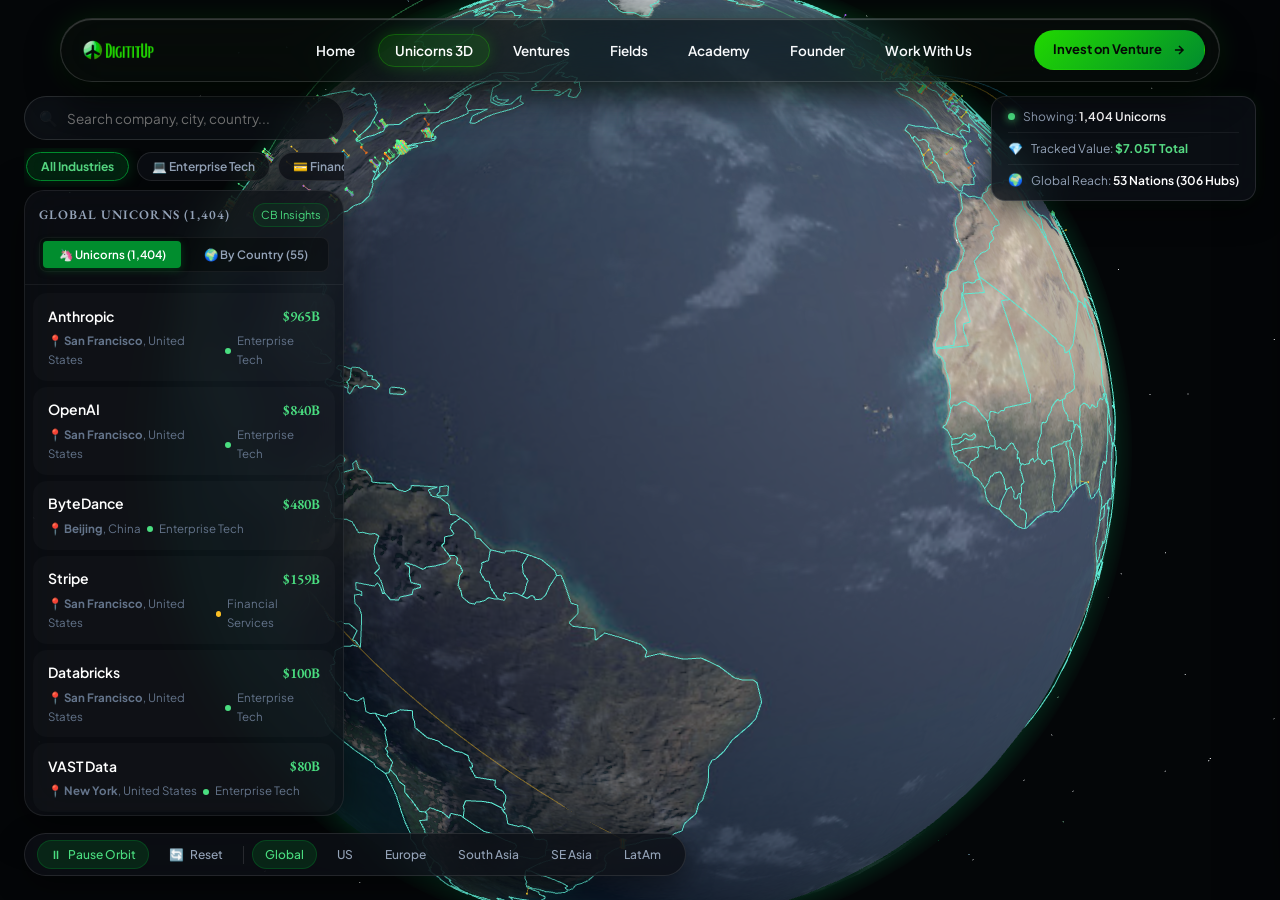
==== commit c8a1a52a: "update making working of unicorn" ====
--- a/unicorns.html
+++ b/unicorns.html
@@ -198,11 +198,12 @@
   </div>
 
   <!-- ================= LEFT-SIDE UNICORN DIRECTORY ================= -->
-  <aside class="unicorns-sidebar" aria-label="Unicorns Directory">
+  <aside class="unicorns-sidebar" id="unicornsSidebar" aria-label="Unicorns Directory">
     <div class="sidebar-header">
       <div class="sidebar-title-row">
         <h3 id="sidebarTitle">Global Unicorns</h3>
         <span class="source-tag">CB Insights</span>
+        <button type="button" class="sidebar-close-btn" id="closeSidebarBtn" aria-label="Close Directory">✕</button>
       </div>
       <div class="mode-switcher-bar">
         <button type="button" class="mode-btn active" data-mode="unicorns">🦄 Unicorns (1,404)</button>
@@ -222,6 +223,9 @@
     <button type="button" class="toolbar-btn" id="resetViewBtn">
       <span>🔄</span> Reset
     </button>
+    <button type="button" class="toolbar-btn mobile-dir-btn" id="openMobileDirBtn">
+      <span>📋</span> Directory
+    </button>
 
     <div class="toolbar-divider"></div>
 
@@ -310,6 +314,8 @@
   <script src="assets/js/three.min.js"></script>
   <!-- Complete CB Insights Global Unicorns Dataset (1,404 Companies) -->
   <script src="assets/data/unicorns_cbinsights.js"></script>
+  <!-- Geopolitical Sovereign Country Boundaries Layer (177 Sovereign Nations) -->
+  <script src="assets/data/world_boundaries.js"></script>
   <!-- 3D Google Earth Unicorns Engine & Interactive Logic -->
   <script src="assets/js/unicorns.js"></script>
 </body>
--- a/assets/css/style.css
+++ b/assets/css/style.css
@@ -291,6 +291,9 @@
   top: 18px;
   left: 0;
   right: 0;
+  width: 100%;
+  padding: 0 20px;
+  box-sizing: border-box;
   z-index: 1000;
   background: transparent !important;
   border-bottom: none !important;
@@ -302,9 +305,9 @@
 .site-header .container {
   pointer-events: auto;
   max-width: 1160px;
-  padding-inline: 20px;
   margin-inline: auto;
   width: 100%;
+  box-sizing: border-box;
 }
 
 .nav-bar,
@@ -681,7 +684,8 @@
   flex-direction: column;
   padding: 24px;
   opacity: 0;
-  pointer-events: none;
+  visibility: hidden;
+  pointer-events: none !important;
   transform: translateY(-12px);
   transition: all 0.4s cubic-bezier(0.16, 1, 0.3, 1);
   overflow-y: auto;
@@ -694,7 +698,8 @@
 
 .mobile-drawer.open {
   opacity: 1;
-  pointer-events: auto;
+  visibility: visible;
+  pointer-events: auto !important;
   transform: translateY(0);
 }
 
@@ -850,13 +855,31 @@
 }
 
 @media (max-width: 980px) {
+  header.site-header {
+    top: 12px !important;
+    padding: 0 14px !important;
+  }
+
+  .nav-bar,
+  .header-inner {
+    height: 56px !important;
+    padding: 6px 14px 6px 18px !important;
+  }
+
+  .logo-img,
+  .brand-logo img.logo-full {
+    height: 28px !important;
+  }
+
   .nav-container,
-  .site-header nav {
-    display: none;
-  }
+  .site-header nav,
+  .nav-cta-btn {
+    display: none !important;
+  }
+
   .burger-btn,
   .menu-toggle {
-    display: flex;
+    display: flex !important;
   }
 }
 
--- a/assets/css/unicorns.css
+++ b/assets/css/unicorns.css
@@ -25,10 +25,20 @@
   z-index: 1;
   outline: none;
   cursor: grab;
+  touch-action: none !important;
+  user-select: none;
+  -webkit-user-select: none;
 }
 
 #globeContainer:active {
   cursor: grabbing;
+}
+
+#globeContainer canvas {
+  display: block;
+  width: 100% !important;
+  height: 100% !important;
+  touch-action: none !important;
 }
 
 /* Header Override for Unicorns Page: Floating Glass Capsule (Reference: media.digititup.com) */
@@ -50,8 +60,85 @@
   pointer-events: none;
 }
 
+.unicorns-header .wrap {
+  pointer-events: none !important;
+}
+
+.unicorns-header .nav-bar {
+  pointer-events: auto !important;
+}
+
+.unicorns-header .nav-bar {
+  height: 64px;
+  display: flex;
+  align-items: center;
+  justify-content: space-between;
+  gap: 20px;
+  position: relative;
+  background: rgba(8, 14, 10, 0.65) !important;
+  backdrop-filter: blur(28px) saturate(190%) !important;
+  -webkit-backdrop-filter: blur(28px) saturate(190%) !important;
+  border: 1px solid rgba(255, 255, 255, 0.14) !important;
+  border-radius: var(--radius-full) !important;
+  padding: 8px 14px 8px 22px;
+  box-shadow: 0 16px 40px -8px rgba(0, 0, 0, 0.85),
+              inset 0 1px 1px 0 rgba(255, 255, 255, 0.22),
+              0 0 30px rgba(33, 216, 0, 0.12) !important;
+  transition: all 0.4s cubic-bezier(0.16, 1, 0.3, 1);
+}
+
 .unicorns-body .site-header.scrolled {
   top: 12px;
+}
+
+.unicorns-body .site-header.scrolled .nav-bar {
+  background: rgba(6, 11, 8, 0.88) !important;
+  border-color: rgba(33, 216, 0, 0.38) !important;
+  box-shadow: 0 20px 48px rgba(0, 0, 0, 0.9),
+              inset 0 1px 1px 0 rgba(255, 255, 255, 0.25),
+              0 0 38px rgba(33, 216, 0, 0.22) !important;
+}
+
+/* Mobile & Tablet Adaptation for Unicorns Header */
+@media (max-width: 980px) {
+  .unicorns-body .site-header {
+    top: 10px !important;
+  }
+
+  .unicorns-header .wrap {
+    padding-inline: 14px !important;
+  }
+
+  .unicorns-header .nav-bar {
+    height: 56px !important;
+    padding: 6px 14px 6px 18px !important;
+  }
+
+  .unicorns-header .logo-img {
+    height: 28px !important;
+  }
+
+  .unicorns-header .nav-container,
+  .unicorns-header .nav-links,
+  .unicorns-header .nav-cta-btn {
+    display: none !important;
+  }
+
+  .unicorns-header .burger-btn,
+  .unicorns-header .menu-toggle {
+    display: flex !important;
+  }
+}
+
+.unicorns-body .mobile-drawer {
+  z-index: 99999 !important;
+  pointer-events: none !important;
+  visibility: hidden !important;
+}
+
+.unicorns-body .mobile-drawer.open {
+  pointer-events: auto !important;
+  visibility: visible !important;
 }
 
 /* Floating HUD & Top Controls (Positioned Below Floating Glass Capsule) */
@@ -968,43 +1055,142 @@
   font-weight: 500;
 }
 
-/* Responsive Adjustments */
+/* Mobile Directory Button on Desktop */
+.mobile-dir-btn {
+  display: none !important;
+}
+
+.sidebar-close-btn {
+  display: none;
+  background: rgba(255, 255, 255, 0.08);
+  border: 1px solid rgba(255, 255, 255, 0.15);
+  border-radius: 50%;
+  width: 28px;
+  height: 28px;
+  align-items: center;
+  justify-content: center;
+  color: #fff;
+  cursor: pointer;
+  font-size: 13px;
+  transition: all 0.2s ease;
+  line-height: 1;
+}
+
+.sidebar-close-btn:hover {
+  background: rgba(255, 255, 255, 0.22);
+}
+
+/* Responsive Adjustments: Interactive Mobile Sidebar Drawer */
 @media (max-width: 1080px) {
+  .mobile-dir-btn {
+    display: inline-flex !important;
+  }
+
   .unicorns-sidebar {
-    display: none;
+    display: flex;
+    position: fixed;
+    top: auto;
+    left: 0;
+    right: 0;
+    bottom: 0;
+    width: 100%;
+    max-height: 80vh;
+    height: 78vh;
+    border-radius: 24px 24px 0 0;
+    border: 1px solid rgba(255, 255, 255, 0.18);
+    border-bottom: none;
+    background: rgba(8, 12, 16, 0.96);
+    backdrop-filter: blur(32px) saturate(180%);
+    -webkit-backdrop-filter: blur(32px) saturate(180%);
+    z-index: 9999;
+    transform: translateY(105%);
+    pointer-events: none !important;
+    visibility: hidden;
+    transition: transform 0.35s cubic-bezier(0.16, 1, 0.3, 1), visibility 0.35s;
+    box-shadow: 0 -16px 50px rgba(0, 0, 0, 0.95);
+  }
+
+  .unicorns-sidebar.mobile-open {
+    transform: translateY(0);
+    pointer-events: auto !important;
+    visibility: visible;
+  }
+
+  .sidebar-header {
+    padding: 14px 18px 12px;
+  }
+
+  .sidebar-header::before {
+    content: '';
+    display: block;
+    width: 44px;
+    height: 4px;
+    border-radius: 2px;
+    background: rgba(255, 255, 255, 0.3);
+    margin: 0 auto 12px;
+  }
+
+  .sidebar-close-btn {
+    display: flex;
   }
 }
 
 @media (max-width: 860px) {
   .unicorns-hud {
-    left: 16px;
-    right: 16px;
-    top: calc(var(--header-height) + 10px);
+    left: 12px;
+    right: 12px;
+    top: 74px;
+    pointer-events: none;
   }
   .hud-top-bar {
     flex-direction: column;
     align-items: stretch;
     gap: 8px;
+    pointer-events: none;
+  }
+  .hud-left-controls {
+    pointer-events: auto;
   }
   .search-box {
     width: 100%;
+    height: 42px;
+  }
+  .category-filter-bar {
+    overflow-x: auto;
+    white-space: nowrap;
+    -webkit-overflow-scrolling: touch;
+    scrollbar-width: none;
+    padding-bottom: 2px;
+    pointer-events: auto;
+  }
+  .category-filter-bar::-webkit-scrollbar {
+    display: none;
   }
   .hud-metrics-badge {
-    justify-content: space-between;
-    padding: 6px 14px;
+    display: none !important; /* Hide 3-row bulky stats on mobile to maximize 3D touch area */
   }
   .camera-toolbar {
-    left: 16px;
-    right: 16px;
-    bottom: 16px;
-    justify-content: center;
+    left: 12px;
+    right: 12px;
+    bottom: 12px;
+    padding: 6px 10px;
+    justify-content: flex-start;
     overflow-x: auto;
+    -webkit-overflow-scrolling: touch;
+    white-space: nowrap;
+    scrollbar-width: none;
+    z-index: 30;
+    pointer-events: auto;
+  }
+  .camera-toolbar::-webkit-scrollbar {
+    display: none;
   }
   .unicorn-drawer {
     width: 100%;
     max-width: 100vw;
     right: -100vw;
-    padding: 28px 20px;
+    padding: 24px 16px;
+    border-radius: 20px 0 0 0;
   }
 }
 
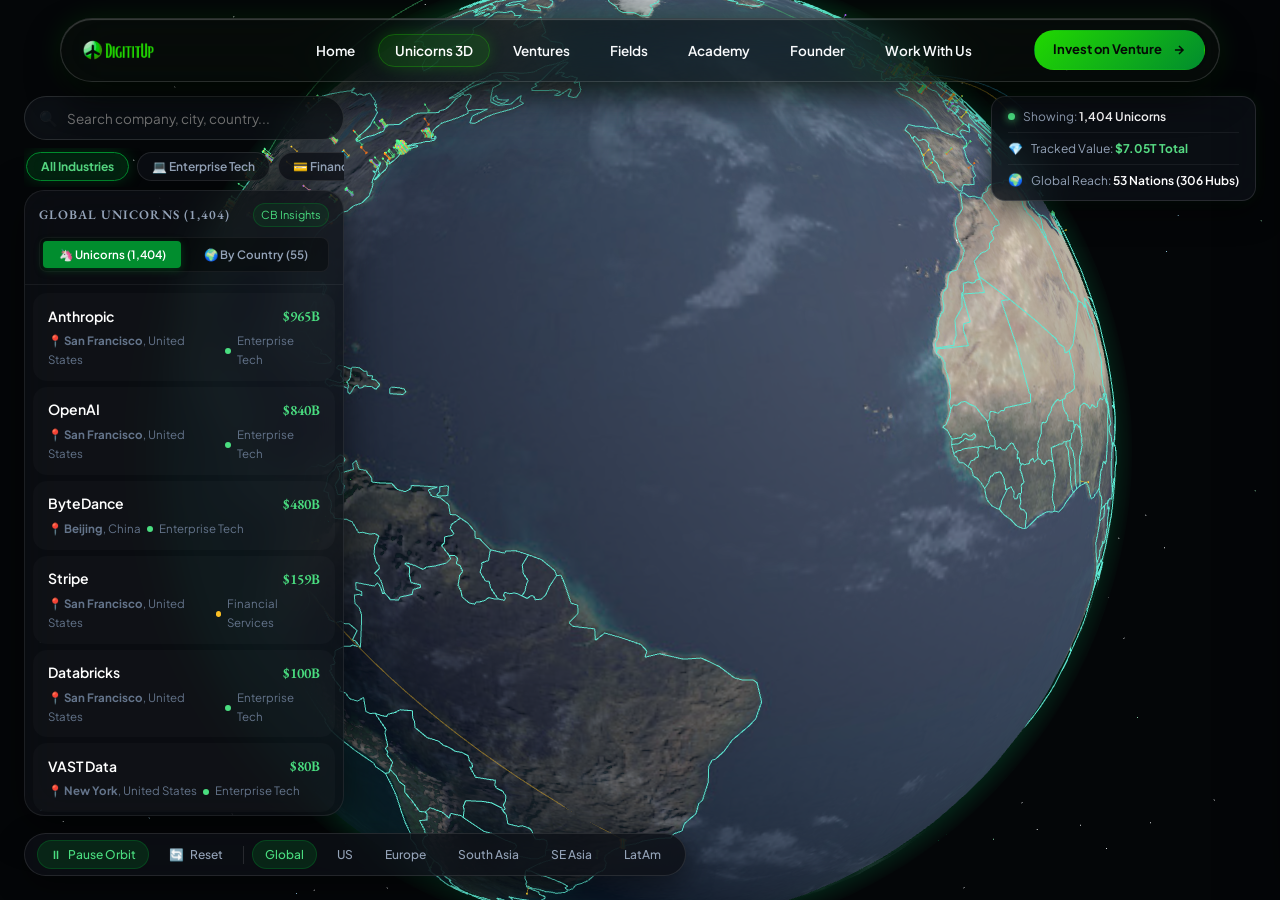
==== commit d21ea786: "Fix live host cache-busting, Apache .htaccess, CNAME, and update Website.zip" ====
--- a/unicorns.html
+++ b/unicorns.html
@@ -24,8 +24,8 @@
   <link href="https://fonts.googleapis.com/css2?family=Instrument+Serif:ital@0;1&family=Cormorant+Garamond:ital,wght@0,400;0,500;0,600;0,700;1,400;1,600&family=EB+Garamond:ital,wght@0,400;0,500;0,600;0,700;1,400;1,500;1,600&family=Plus+Jakarta+Sans:wght@300;400;500;600;700;800&family=JetBrains+Mono:wght@400;500;600&display=swap" rel="stylesheet">
 
   <!-- Core Stylesheet & Unicorns 3D Stylesheet -->
-  <link rel="stylesheet" href="assets/css/style.css">
-  <link rel="stylesheet" href="assets/css/unicorns.css">
+  <link rel="stylesheet" href="assets/css/style.css?v=20260904_2">
+  <link rel="stylesheet" href="assets/css/unicorns.css?v=20260904_2">
 </head>
 <body class="unicorns-body">
 
@@ -311,12 +311,12 @@
 
   <!-- ================= SCRIPTS ================= -->
   <!-- Native Three.js 3D Engine -->
-  <script src="assets/js/three.min.js"></script>
+  <script src="assets/js/three.min.js?v=20260904_2"></script>
   <!-- Complete CB Insights Global Unicorns Dataset (1,404 Companies) -->
-  <script src="assets/data/unicorns_cbinsights.js"></script>
+  <script src="assets/data/unicorns_cbinsights.js?v=20260904_2"></script>
   <!-- Geopolitical Sovereign Country Boundaries Layer (177 Sovereign Nations) -->
-  <script src="assets/data/world_boundaries.js"></script>
+  <script src="assets/data/world_boundaries.js?v=20260904_2"></script>
   <!-- 3D Google Earth Unicorns Engine & Interactive Logic -->
-  <script src="assets/js/unicorns.js"></script>
+  <script src="assets/js/unicorns.js?v=20260904_2"></script>
 </body>
 </html>
